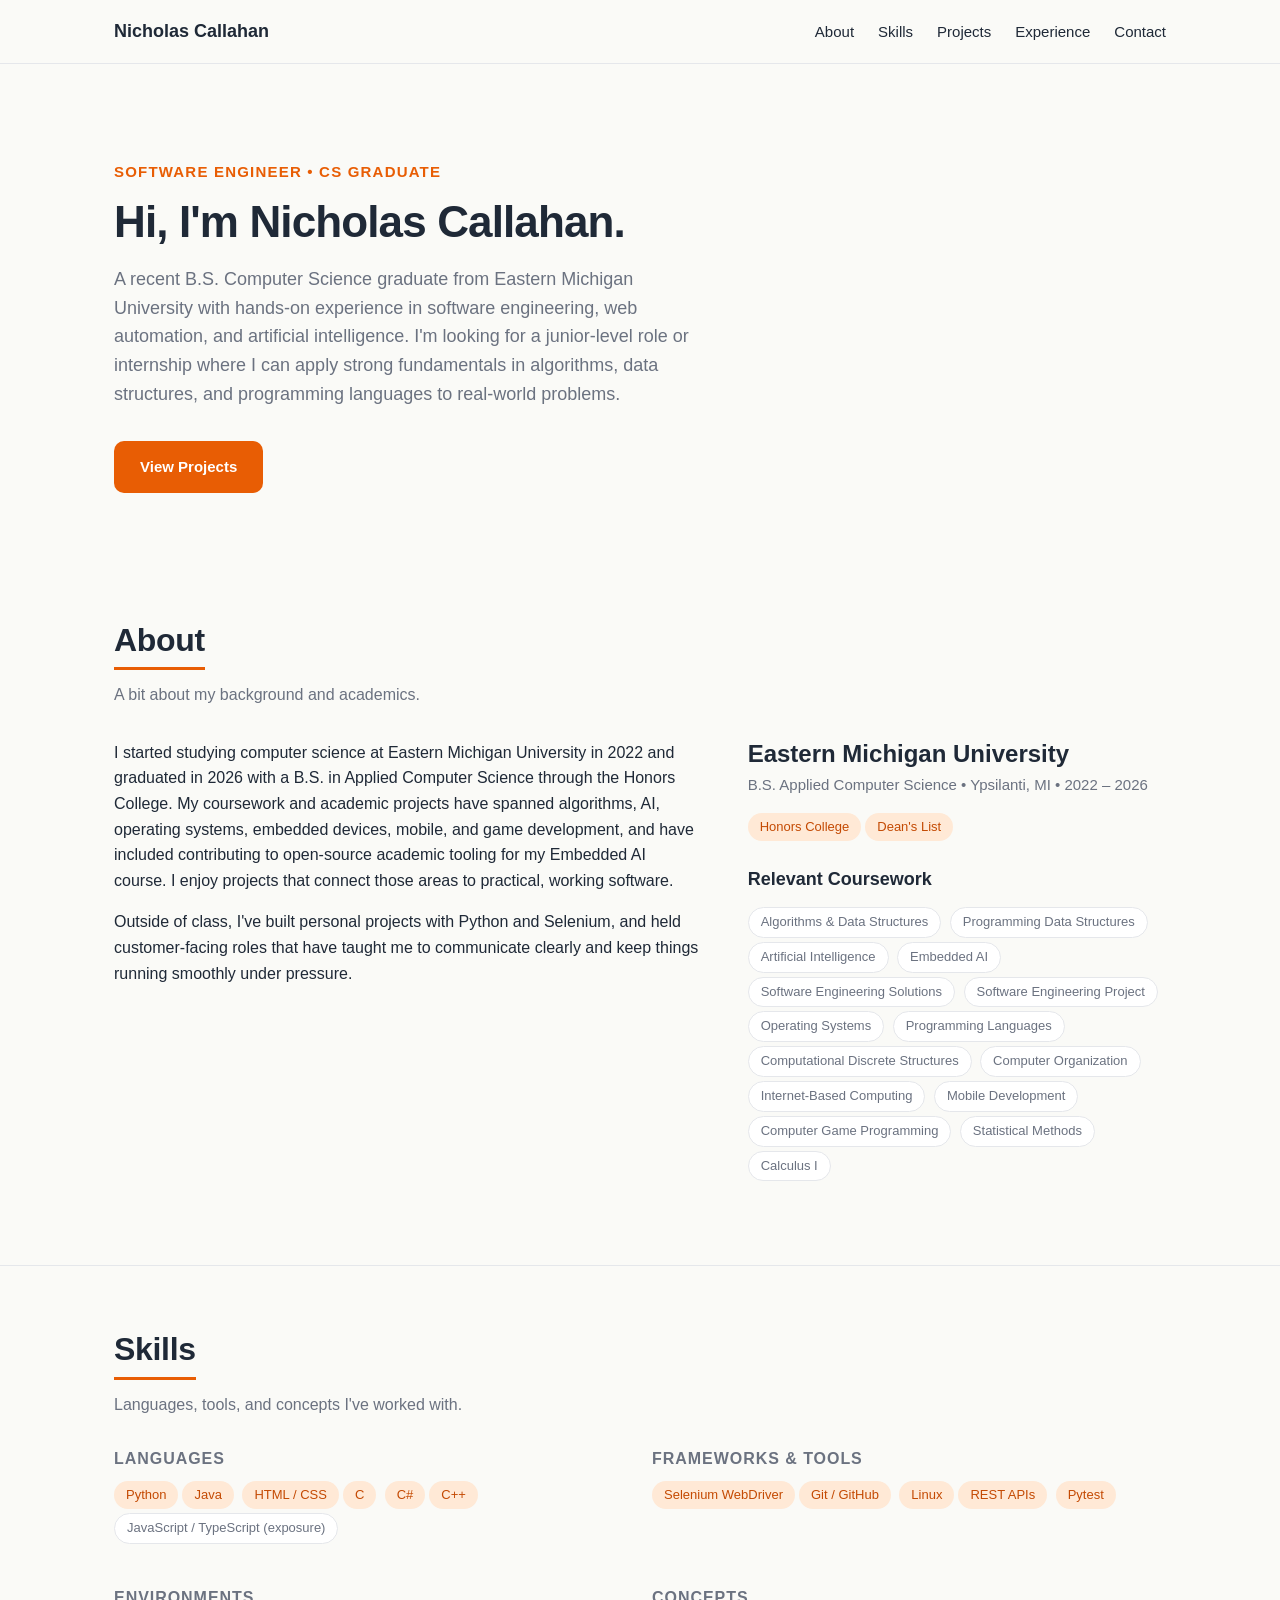
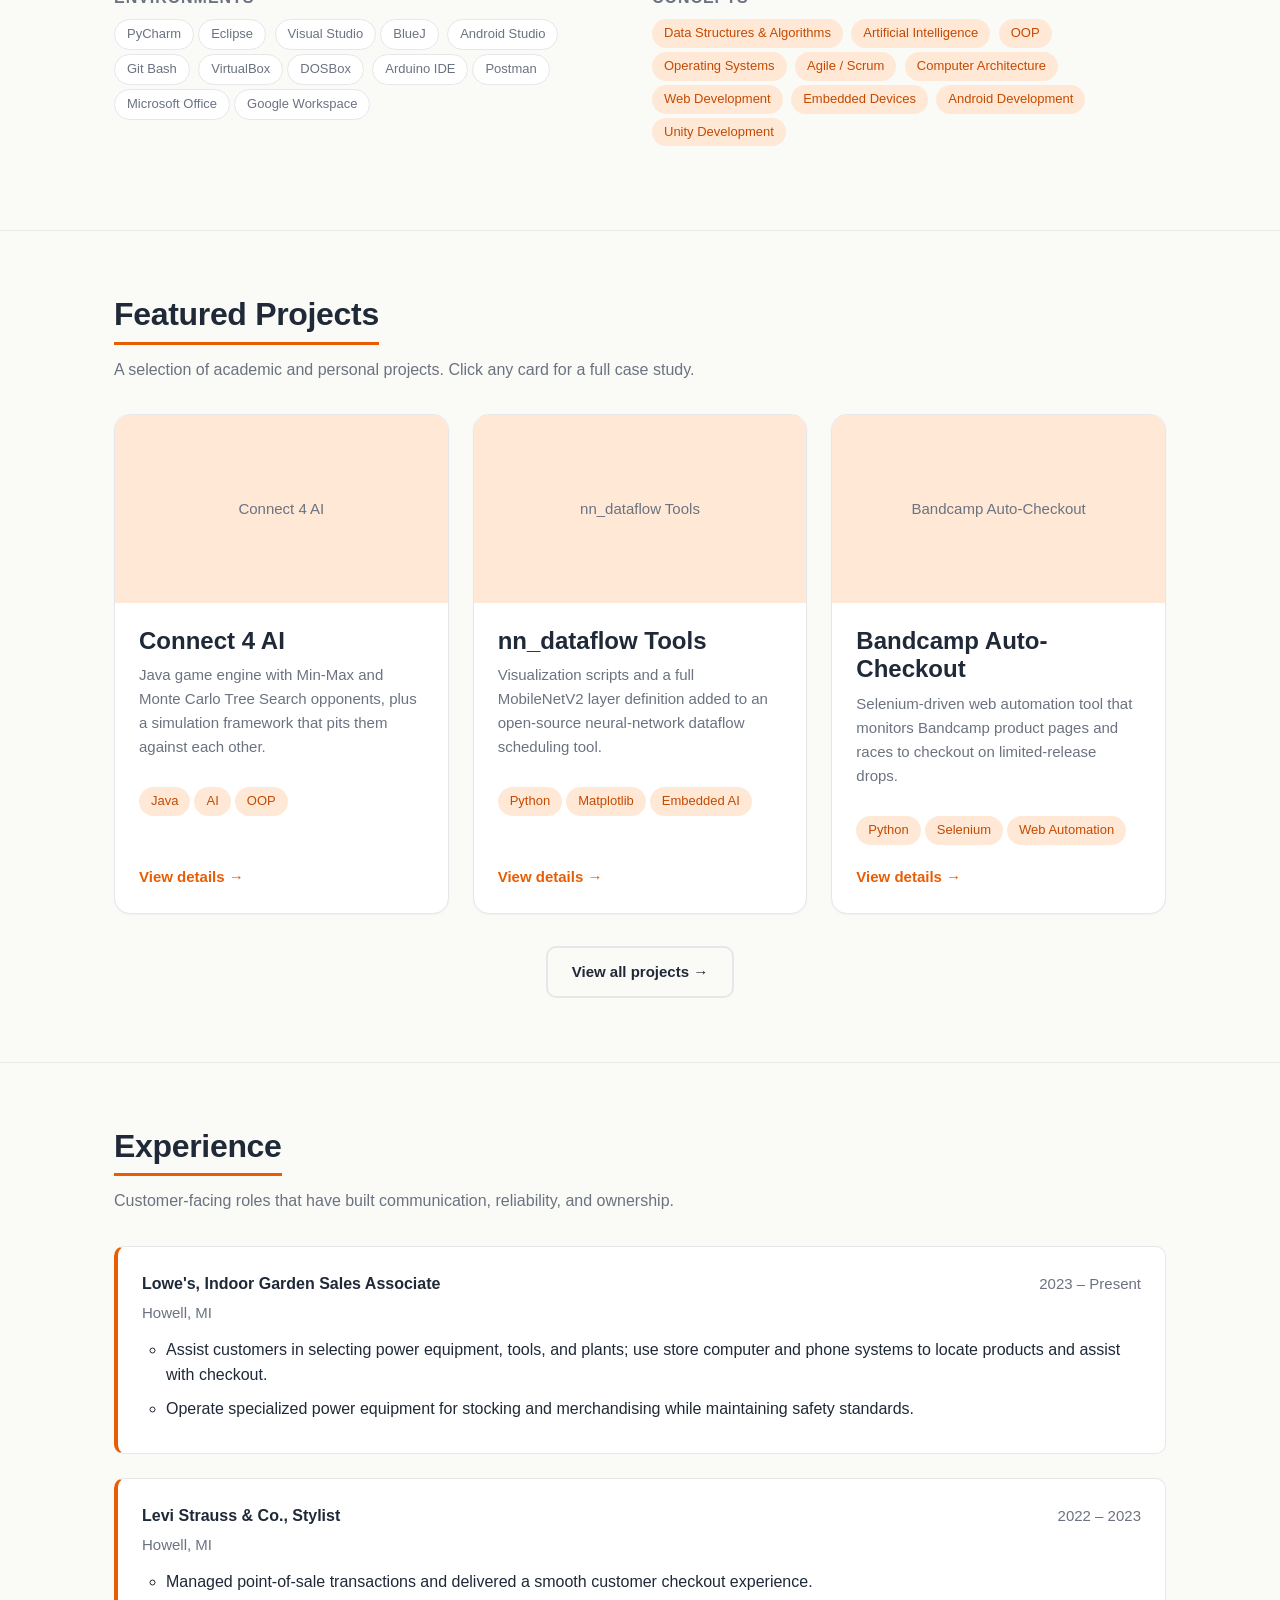
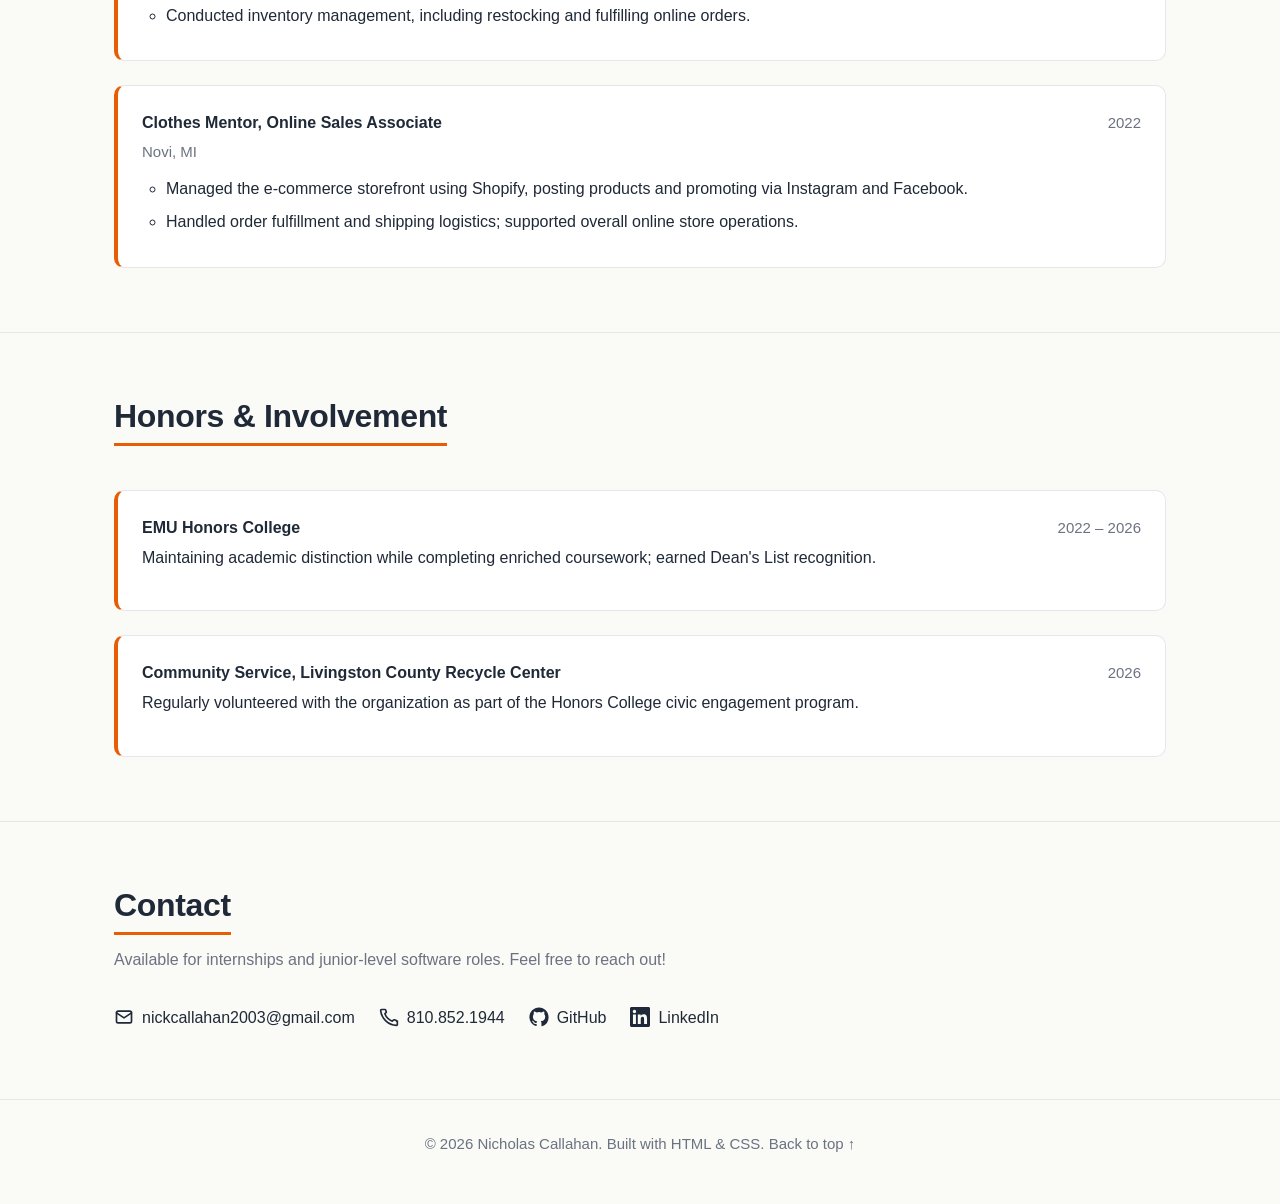
==== index.html @ 3f216b22 "Basic html site layout complete, needs images and videos for each project still" ====
<!DOCTYPE html>
<html lang="en">
<head>
  <meta charset="UTF-8">
  <meta name="viewport" content="width=device-width, initial-scale=1.0">

  <!-- Page metadata used by search engines and social previews. -->
  <title>Nicholas Callahan | Software Engineer & CS Graduate</title>
  <meta name="description" content="Portfolio of Nicholas Callahan: recent B.S. Computer Science graduate from Eastern Michigan University with experience in software engineering, web automation, and AI.">
  <meta name="author" content="Nicholas Callahan">

  <link rel="icon" type="image/svg+xml" href="assets/favicon.svg">
  <link rel="stylesheet" href="css/style.css">
</head>
<body>

  <!-- Sticky top nav. Anchor links jump to sections; offset is handled by
       html { scroll-padding-top: var(--nav-h) } in style.css. -->
  <header class="nav">
    <div class="container nav__inner">
      <a class="nav__brand" href="#top" aria-label="Nicholas Callahan, home">
        Nicholas Callahan
      </a>

      <button class="nav__toggle" aria-label="Toggle navigation menu" aria-expanded="false">
        <span></span><span></span><span></span>
      </button>

      <ul class="nav__links">
        <li><a href="#about">About</a></li>
        <li><a href="#skills">Skills</a></li>
        <li><a href="#projects">Projects</a></li>
        <li><a href="#experience">Experience</a></li>
        <li><a href="#contact">Contact</a></li>
      </ul>
    </div>
  </header>

  <main id="top">

    <!-- Hero. First impression: name, tagline, intro, primary CTA. -->
    <section class="hero">
      <div class="container">
        <p class="hero__eyebrow">Software Engineer • CS Graduate</p>
        <h1>Hi, I'm Nicholas Callahan.</h1>
        <p class="hero__tagline">
          A recent B.S. Computer Science graduate from Eastern Michigan University
          with hands-on experience in software engineering, web automation, and
          artificial intelligence. I'm looking for a junior-level role or internship
          where I can apply strong fundamentals in algorithms, data structures, and
          programming languages to real-world problems.
        </p>
        <div class="hero__ctas">
          <a class="btn btn--primary" href="#projects">View Projects</a>
        </div>
      </div>
    </section>

    <!-- About. Bio plus education block. -->
    <section id="about" class="section">
      <div class="container">
        <div class="section-header">
          <h2>About</h2>
          <p>A bit about my background and academics.</p>
        </div>

        <div class="about__grid">
          <div class="about__bio">
            <p>
              I started studying computer science at Eastern Michigan University in
              2022 and graduated in 2026 with a B.S. in Applied Computer Science
              through the Honors College. My coursework and academic projects have
              spanned algorithms, AI, operating systems, embedded devices, mobile,
              and game development, and have included contributing to open-source
              academic tooling for my Embedded AI course. I enjoy projects that
              connect those areas to practical, working software.
            </p>
            <p>
              Outside of class, I've built personal projects with Python and
              Selenium, and held customer-facing roles that have taught me to
              communicate clearly and keep things running smoothly under pressure.
            </p>
          </div>

          <aside class="about__edu">
            <h3>Eastern Michigan University</h3>
            <p class="meta">B.S. Applied Computer Science • Ypsilanti, MI • 2022 – 2026</p>
            <p><span class="tag">Honors College</span><span class="tag">Dean's List</span></p>

            <h4 style="margin-top: var(--space-6);">Relevant Coursework</h4>
            <p>
              <span class="tag tag--neutral">Algorithms &amp; Data Structures</span>
              <span class="tag tag--neutral">Programming Data Structures</span>
              <span class="tag tag--neutral">Artificial Intelligence</span>
              <span class="tag tag--neutral">Embedded AI</span>
              <span class="tag tag--neutral">Software Engineering Solutions</span>
              <span class="tag tag--neutral">Software Engineering Project</span>
              <span class="tag tag--neutral">Operating Systems</span>
              <span class="tag tag--neutral">Programming Languages</span>
              <span class="tag tag--neutral">Computational Discrete Structures</span>
              <span class="tag tag--neutral">Computer Organization</span>
              <span class="tag tag--neutral">Internet-Based Computing</span>
              <span class="tag tag--neutral">Mobile Development</span>
              <span class="tag tag--neutral">Computer Game Programming</span>
              <span class="tag tag--neutral">Statistical Methods</span>
              <span class="tag tag--neutral">Calculus I</span>
            </p>
          </aside>
        </div>
      </div>
    </section>

    <!-- Skills. Four groups of tag chips. -->
    <section id="skills" class="section">
      <div class="container">
        <div class="section-header">
          <h2>Skills</h2>
          <p>Languages, tools, and concepts I've worked with.</p>
        </div>

        <div class="skills__grid">
          <div class="skills__group">
            <h3>Languages</h3>
            <p>
              <span class="tag">Python</span><span class="tag">Java</span>
              <span class="tag">HTML / CSS</span><span class="tag">C</span>
              <span class="tag">C#</span><span class="tag">C++</span>
              <span class="tag tag--neutral">JavaScript / TypeScript (exposure)</span>
            </p>
          </div>

          <div class="skills__group">
            <h3>Frameworks &amp; Tools</h3>
            <p>
              <span class="tag">Selenium WebDriver</span><span class="tag">Git / GitHub</span>
              <span class="tag">Linux</span><span class="tag">REST APIs</span>
              <span class="tag">Pytest</span>
            </p>
          </div>

          <div class="skills__group">
            <h3>Environments</h3>
            <p>
              <span class="tag tag--neutral">PyCharm</span><span class="tag tag--neutral">Eclipse</span>
              <span class="tag tag--neutral">Visual Studio</span><span class="tag tag--neutral">BlueJ</span>
              <span class="tag tag--neutral">Android Studio</span><span class="tag tag--neutral">Git Bash</span>
              <span class="tag tag--neutral">VirtualBox</span><span class="tag tag--neutral">DOSBox</span>
              <span class="tag tag--neutral">Arduino IDE</span><span class="tag tag--neutral">Postman</span>
              <span class="tag tag--neutral">Microsoft Office</span><span class="tag tag--neutral">Google Workspace</span>
            </p>
          </div>

          <div class="skills__group">
            <h3>Concepts</h3>
            <p>
              <span class="tag">Data Structures &amp; Algorithms</span>
              <span class="tag">Artificial Intelligence</span>
              <span class="tag">OOP</span>
              <span class="tag">Operating Systems</span>
              <span class="tag">Agile / Scrum</span>
              <span class="tag">Computer Architecture</span>
              <span class="tag">Web Development</span>
              <span class="tag">Embedded Devices</span>
              <span class="tag">Android Development</span>
              <span class="tag">Unity Development</span>
            </p>
          </div>
        </div>
      </div>
    </section>

    <!-- Featured Projects. Three cards link to their detail pages. -->
    <section id="projects" class="section">
      <div class="container">
        <div class="section-header">
          <h2>Featured Projects</h2>
          <p>A selection of academic and personal projects. Click any card for a full case study.</p>
        </div>

        <div class="projects__grid">

          <article class="card">
            <div class="card__media" aria-hidden="true">Connect 4 AI</div>
            <div class="card__body">
              <h3>Connect 4 AI</h3>
              <p>Java game engine with Min-Max and Monte Carlo Tree Search opponents, plus a simulation framework that pits them against each other.</p>
              <div class="card__tags">
                <span class="tag">Java</span><span class="tag">AI</span><span class="tag">OOP</span>
              </div>
              <a class="card__link" href="projects/connect4-ai.html">View details &rarr;</a>
            </div>
          </article>

          <article class="card">
            <div class="card__media" aria-hidden="true">nn_dataflow Tools</div>
            <div class="card__body">
              <h3>nn_dataflow Tools</h3>
              <p>Visualization scripts and a full MobileNetV2 layer definition added to an open-source neural-network dataflow scheduling tool.</p>
              <div class="card__tags">
                <span class="tag">Python</span><span class="tag">Matplotlib</span><span class="tag">Embedded AI</span>
              </div>
              <a class="card__link" href="projects/nn-dataflow.html">View details &rarr;</a>
            </div>
          </article>

          <article class="card">
            <div class="card__media" aria-hidden="true">Bandcamp Auto-Checkout</div>
            <div class="card__body">
              <h3>Bandcamp Auto-Checkout</h3>
              <p>Selenium-driven web automation tool that monitors Bandcamp product pages and races to checkout on limited-release drops.</p>
              <div class="card__tags">
                <span class="tag">Python</span><span class="tag">Selenium</span><span class="tag">Web Automation</span>
              </div>
              <a class="card__link" href="projects/bandcamp-checkout.html">View details &rarr;</a>
            </div>
          </article>

        </div>

        <div class="projects__footer">
          <a class="btn btn--secondary" href="projects.html">View all projects &rarr;</a>
        </div>
      </div>
    </section>

    <!-- Experience. Work history. -->
    <section id="experience" class="section">
      <div class="container">
        <div class="section-header">
          <h2>Experience</h2>
          <p>Customer-facing roles that have built communication, reliability, and ownership.</p>
        </div>

        <ul class="experience__list">
          <li class="exp-item">
            <div class="exp-item__head">
              <span class="exp-item__role">Lowe's, Indoor Garden Sales Associate</span>
              <span class="exp-item__dates">2023 – Present</span>
            </div>
            <p class="exp-item__meta">Howell, MI</p>
            <ul>
              <li>Assist customers in selecting power equipment, tools, and plants; use store computer and phone systems to locate products and assist with checkout.</li>
              <li>Operate specialized power equipment for stocking and merchandising while maintaining safety standards.</li>
            </ul>
          </li>

          <li class="exp-item">
            <div class="exp-item__head">
              <span class="exp-item__role">Levi Strauss &amp; Co., Stylist</span>
              <span class="exp-item__dates">2022 – 2023</span>
            </div>
            <p class="exp-item__meta">Howell, MI</p>
            <ul>
              <li>Managed point-of-sale transactions and delivered a smooth customer checkout experience.</li>
              <li>Conducted inventory management, including restocking and fulfilling online orders.</li>
            </ul>
          </li>

          <li class="exp-item">
            <div class="exp-item__head">
              <span class="exp-item__role">Clothes Mentor, Online Sales Associate</span>
              <span class="exp-item__dates">2022</span>
            </div>
            <p class="exp-item__meta">Novi, MI</p>
            <ul>
              <li>Managed the e-commerce storefront using Shopify, posting products and promoting via Instagram and Facebook.</li>
              <li>Handled order fulfillment and shipping logistics; supported overall online store operations.</li>
            </ul>
          </li>
        </ul>
      </div>
    </section>

    <!-- Honors & Involvement. -->
    <section id="honors" class="section">
      <div class="container">
        <div class="section-header">
          <h2>Honors &amp; Involvement</h2>
        </div>

        <ul class="honors__list">
          <li class="exp-item">
            <div class="exp-item__head">
              <span class="exp-item__role">EMU Honors College</span>
              <span class="exp-item__dates">2022 – 2026</span>
            </div>
            <p>Maintaining academic distinction while completing enriched coursework; earned Dean's List recognition.</p>
          </li>

          <li class="exp-item">
            <div class="exp-item__head">
              <span class="exp-item__role">Community Service, Livingston County Recycle Center</span>
              <span class="exp-item__dates">2026</span>
            </div>
            <p>Regularly volunteered with the organization as part of the Honors College civic engagement program.</p>
          </li>
        </ul>
      </div>
    </section>

    <!-- Contact. -->
    <section id="contact" class="section">
      <div class="container">
        <div class="section-header">
          <h2>Contact</h2>
          <p class="contact__avail">Available for internships and junior-level software roles. Feel free to reach out!</p>
        </div>

        <ul class="contact__list">
          <li>
            <a class="icon-link" href="mailto:nickcallahan2003@gmail.com">
              <!-- Inline SVG so the icon takes on currentColor for hover states. -->
              <svg viewBox="0 0 24 24" fill="none" stroke="currentColor" stroke-width="2" stroke-linecap="round" stroke-linejoin="round" aria-hidden="true">
                <rect x="3" y="5" width="18" height="14" rx="2"/>
                <path d="M3 7l9 6 9-6"/>
              </svg>
              nickcallahan2003@gmail.com
            </a>
          </li>
          <li>
            <a class="icon-link" href="tel:+18108521944">
              <svg viewBox="0 0 24 24" fill="none" stroke="currentColor" stroke-width="2" stroke-linecap="round" stroke-linejoin="round" aria-hidden="true">
                <path d="M22 16.92V21a1 1 0 0 1-1.09 1A19.86 19.86 0 0 1 2 4.09 1 1 0 0 1 3 3h4.09a1 1 0 0 1 1 .75c.13.65.32 1.28.57 1.88a1 1 0 0 1-.23 1.06L7 8.09a16 16 0 0 0 8.91 8.91l1.4-1.4a1 1 0 0 1 1.06-.23c.6.25 1.23.44 1.88.57a1 1 0 0 1 .75 1z"/>
              </svg>
              810.852.1944
            </a>
          </li>
          <li>
            <a class="icon-link" href="https://github.com/ncallahan52" rel="noopener" target="_blank">
              <svg viewBox="0 0 24 24" fill="currentColor" aria-hidden="true">
                <path d="M12 .5C5.65.5.5 5.65.5 12c0 5.08 3.29 9.39 7.86 10.91.58.1.79-.25.79-.56v-2c-3.2.7-3.87-1.36-3.87-1.36-.52-1.33-1.28-1.68-1.28-1.68-1.05-.72.08-.7.08-.7 1.16.08 1.77 1.19 1.77 1.19 1.03 1.77 2.7 1.26 3.36.96.1-.75.4-1.26.73-1.55-2.55-.29-5.24-1.28-5.24-5.7 0-1.26.45-2.29 1.19-3.1-.12-.29-.52-1.47.11-3.06 0 0 .97-.31 3.18 1.18a11 11 0 0 1 5.78 0c2.21-1.49 3.18-1.18 3.18-1.18.63 1.59.23 2.77.11 3.06.74.81 1.18 1.84 1.18 3.1 0 4.43-2.69 5.41-5.26 5.69.41.36.78 1.06.78 2.14v3.17c0 .31.21.67.8.56A11.5 11.5 0 0 0 23.5 12C23.5 5.65 18.35.5 12 .5z"/>
              </svg>
              GitHub
            </a>
          </li>
          <li>
            <a class="icon-link" href="https://www.linkedin.com/in/nick-callahan-41a5b3335/" rel="noopener" target="_blank">
              <svg viewBox="0 0 24 24" fill="currentColor" aria-hidden="true">
                <path d="M20.45 20.45h-3.55v-5.57c0-1.33-.02-3.04-1.85-3.04-1.85 0-2.13 1.45-2.13 2.94v5.67H9.36V9h3.41v1.56h.05c.47-.9 1.63-1.85 3.36-1.85 3.6 0 4.27 2.37 4.27 5.46v6.28zM5.34 7.43a2.06 2.06 0 1 1 0-4.12 2.06 2.06 0 0 1 0 4.12zM7.12 20.45H3.56V9h3.56v11.45zM22.23 0H1.77C.79 0 0 .77 0 1.73v20.54C0 23.23.79 24 1.77 24h20.46c.98 0 1.77-.77 1.77-1.73V1.73C24 .77 23.21 0 22.23 0z"/>
              </svg>
              LinkedIn
            </a>
          </li>
        </ul>
      </div>
    </section>

  </main>

  <footer class="footer">
    <div class="container">
      <p>&copy; 2026 Nicholas Callahan. Built with HTML &amp; CSS. <a href="#top">Back to top &uarr;</a></p>
    </div>
  </footer>

  <script src="js/main.js"></script>
</body>
</html>
---- css/style.css ----
/* =============================================================================
   style.css — Global styles for Nicholas Callahan's portfolio site.

   Section order (top to bottom):
     1.  Design tokens (:root custom properties)
     2.  Minimal reset
     3.  Base typography
     4.  Layout helpers (.container, .section, .section-header)
     5.  Components (.btn, .tag, .card, .nav, .icon-link)
     6.  Section styles (hero, about, skills, projects, experience, honors,
         contact, footer)
     7.  Responsive breakpoints (mobile-first; one breakpoint at 720px)
   ============================================================================= */


/* 1. Design tokens ----------------------------------------------------------- */
:root {
  /* Color palette — light warm neutral with orange accents. */
  --bg: #FAFAF7;          /* page background */
  --surface: #FFFFFF;     /* raised surfaces: cards, nav */
  --text: #1F2937;        /* primary text */
  --muted: #6B7280;       /* secondary text, captions */
  --border: #E5E7EB;      /* hairline dividers */
  --accent: #E85D04;      /* primary accent (links, buttons) */
  --accent-hover: #C44A03;/* darker accent for hover/active states */
  --accent-soft: #FFE9D6; /* tinted background for accent chips */
  --focus: #FDB07A;       /* focus outline — meets contrast against bg */

  /* Spacing scale (4 px base, doubles up smoothly). */
  --space-1: 4px;
  --space-2: 8px;
  --space-3: 12px;
  --space-4: 16px;
  --space-6: 24px;
  --space-8: 32px;
  --space-12: 48px;
  --space-16: 64px;
  --space-24: 96px;

  /* Typography — system font stack: zero network cost, native look on any OS. */
  --font-sans: -apple-system, BlinkMacSystemFont, "Segoe UI", Roboto,
               "Helvetica Neue", Arial, sans-serif;
  --font-mono: ui-monospace, "SF Mono", Menlo, Consolas, monospace;

  /* Type scale. */
  --fs-xs: 0.8125rem;     /* 13px */
  --fs-sm: 0.9375rem;     /* 15px */
  --fs-base: 1rem;        /* 16px */
  --fs-lg: 1.125rem;      /* 18px */
  --fs-xl: 1.5rem;        /* 24px */
  --fs-2xl: 2rem;         /* 32px */
  --fs-3xl: 2.75rem;      /* 44px */

  /* Layout. */
  --container-max: 1100px;
  --radius-sm: 6px;
  --radius-md: 10px;
  --radius-lg: 16px;
  --shadow-sm: 0 1px 2px rgba(17, 24, 39, 0.04);
  --shadow-md: 0 4px 14px rgba(17, 24, 39, 0.06);

  /* Nav height — also used as scroll-padding so anchor jumps clear the nav. */
  --nav-h: 64px;
}


/* 2. Minimal reset ----------------------------------------------------------- */
*, *::before, *::after { box-sizing: border-box; }

html {
  scroll-behavior: smooth;
  scroll-padding-top: var(--nav-h); /* keep anchored sections below sticky nav */
}

body {
  margin: 0;
  background: var(--bg);
  color: var(--text);
  font-family: var(--font-sans);
  font-size: var(--fs-base);
  line-height: 1.6;
  -webkit-font-smoothing: antialiased;
}

img, video { max-width: 100%; height: auto; display: block; }

a { color: var(--accent); text-decoration: none; }
a:hover, a:focus-visible { color: var(--accent-hover); text-decoration: underline; }

/* Accessible focus ring — visible on keyboard nav, hidden for mouse clicks. */
:focus-visible {
  outline: 3px solid var(--focus);
  outline-offset: 2px;
  border-radius: var(--radius-sm);
}


/* 3. Base typography --------------------------------------------------------- */
h1, h2, h3, h4 {
  color: var(--text);
  line-height: 1.2;
  margin: 0 0 var(--space-4);
  font-weight: 700;
}
h1 { font-size: var(--fs-3xl); letter-spacing: -0.02em; }
h2 { font-size: var(--fs-2xl); letter-spacing: -0.01em; }
h3 { font-size: var(--fs-xl); }
h4 { font-size: var(--fs-lg); }

p { margin: 0 0 var(--space-4); }

/* The orange underline beneath section titles — repeated visual motif. */
.section-header {
  margin-bottom: var(--space-8);
}
.section-header h2 {
  display: inline-block;
  padding-bottom: var(--space-2);
  border-bottom: 3px solid var(--accent);
  margin-bottom: var(--space-3);
}
/* Section-header descriptor: no fixed width, let the container handle wrap. */
.section-header p {
  color: var(--muted);
  margin: 0;
}


/* 4. Layout helpers ---------------------------------------------------------- */
.container {
  max-width: var(--container-max);
  margin: 0 auto;
  padding: 0 var(--space-6);
}

.section {
  padding: var(--space-16) 0;
  border-bottom: 1px solid var(--border); /* subtle separator between sections */
}
.section:last-of-type { border-bottom: none; }


/* 5. Components -------------------------------------------------------------- */

/* Buttons — primary (filled accent) and secondary (outlined). */
.btn {
  display: inline-flex;
  align-items: center;
  gap: var(--space-2);
  padding: var(--space-3) var(--space-6);
  border-radius: var(--radius-md);
  font-size: var(--fs-sm);
  font-weight: 600;
  border: 2px solid transparent;
  cursor: pointer;
  transition: background-color 120ms ease, color 120ms ease,
              border-color 120ms ease, transform 120ms ease;
}
.btn--primary {
  background: var(--accent);
  color: #fff;
}
.btn--primary:hover, .btn--primary:focus-visible {
  background: var(--accent-hover);
  color: #fff;
  text-decoration: none;
}
.btn--secondary {
  background: transparent;
  color: var(--text);
  border-color: var(--border);
}
.btn--secondary:hover, .btn--secondary:focus-visible {
  border-color: var(--accent);
  color: var(--accent-hover);
  text-decoration: none;
}

/* Tag chips — used for skills, project tech stacks, coursework. */
.tag {
  display: inline-block;
  padding: var(--space-1) var(--space-3);
  margin: 0 var(--space-1) var(--space-1) 0;
  font-size: var(--fs-xs);
  background: var(--accent-soft);
  color: var(--accent-hover);
  border-radius: 999px;
  font-weight: 500;
}
.tag--neutral {
  background: var(--surface);
  color: var(--muted);
  border: 1px solid var(--border);
}

/* Card — projects, experience entries, etc. */
.card {
  background: var(--surface);
  border: 1px solid var(--border);
  border-radius: var(--radius-lg);
  box-shadow: var(--shadow-sm);
  overflow: hidden;
  display: flex;
  flex-direction: column;
  transition: box-shadow 160ms ease, transform 160ms ease,
              border-color 160ms ease;
}
.card:hover, .card:focus-within {
  box-shadow: var(--shadow-md);
  border-color: var(--accent);
  transform: translateY(-2px);
}
.card__media {
  aspect-ratio: 16 / 9;
  background: var(--accent-soft); /* placeholder color when image missing */
  display: flex;
  align-items: center;
  justify-content: center;
  color: var(--muted);
  font-size: var(--fs-sm);
}
.card__media img {
  width: 100%; height: 100%; object-fit: cover;
}
.card__body { padding: var(--space-6); flex: 1; display: flex; flex-direction: column; }
.card__body h3 { margin-bottom: var(--space-2); }
.card__body p { color: var(--muted); font-size: var(--fs-sm); }
.card__tags { margin: var(--space-3) 0 var(--space-4); }
.card__link {
  margin-top: auto;
  font-weight: 600;
  font-size: var(--fs-sm);
}

/* Sticky top nav — collapses to hamburger below 720px. */
.nav {
  position: sticky; top: 0; z-index: 50;
  background: rgba(250, 250, 247, 0.92);
  -webkit-backdrop-filter: saturate(140%) blur(8px);
  backdrop-filter: saturate(140%) blur(8px);
  border-bottom: 1px solid var(--border);
  height: var(--nav-h);
}
.nav__inner {
  height: 100%;
  display: flex;
  align-items: center;
  justify-content: space-between;
  gap: var(--space-6);
}
.nav__brand {
  font-weight: 700;
  color: var(--text);
  font-size: var(--fs-lg);
}
.nav__brand:hover { color: var(--text); text-decoration: none; }

.nav__links {
  display: flex;
  align-items: center;
  gap: var(--space-6);
  list-style: none;
  margin: 0; padding: 0;
}
.nav__links a {
  color: var(--text);
  font-size: var(--fs-sm);
  font-weight: 500;
}
.nav__links a:hover, .nav__links a.is-active {
  color: var(--accent-hover);
  text-decoration: none;
}
.nav__toggle {
  display: none;          /* visible only on mobile via media query */
  background: none;
  border: 1px solid var(--border);
  border-radius: var(--radius-sm);
  padding: var(--space-2);
  cursor: pointer;
}
.nav__toggle span {
  display: block;
  width: 22px; height: 2px;
  background: var(--text);
  margin: 4px 0;
}

/* Inline SVG icon link (GitHub, email, etc.). */
.icon-link {
  display: inline-flex; align-items: center; gap: var(--space-2);
  color: var(--text);
  font-weight: 500;
}
.icon-link svg { width: 20px; height: 20px; }
.icon-link:hover { color: var(--accent-hover); text-decoration: none; }


/* 6. Section styles ---------------------------------------------------------- */

/* Hero — top of the home page. */
.hero {
  padding: var(--space-24) 0 var(--space-16);
}
.hero__eyebrow {
  color: var(--accent);
  font-size: var(--fs-sm);
  font-weight: 600;
  text-transform: uppercase;
  letter-spacing: 0.08em;
  margin-bottom: var(--space-3);
}
.hero h1 { margin-bottom: var(--space-4); }
.hero__tagline {
  font-size: var(--fs-lg);
  color: var(--muted);
  max-width: 60ch;
  margin-bottom: var(--space-8);
}
.hero__ctas {
  display: flex; flex-wrap: wrap; gap: var(--space-3);
}

/* About — bio + education stacked on mobile, two columns on desktop. */
.about__grid {
  display: grid;
  gap: var(--space-12);
  grid-template-columns: 1fr;
}
.about__edu h3 { margin-bottom: var(--space-1); }
.about__edu .meta { color: var(--muted); font-size: var(--fs-sm); margin-bottom: var(--space-4); }

/* Skills — four labeled groups. */
.skills__grid {
  display: grid;
  gap: var(--space-6);
  grid-template-columns: 1fr;
}
.skills__group h3 {
  font-size: var(--fs-base);
  text-transform: uppercase;
  letter-spacing: 0.06em;
  color: var(--muted);
  margin-bottom: var(--space-3);
}

/* Projects grid — Featured Projects on home, and the full grid on projects.html. */
.projects__grid {
  display: grid;
  gap: var(--space-6);
  grid-template-columns: 1fr;
}
.projects__footer {
  margin-top: var(--space-8);
  text-align: center;
}

/* Experience — vertical timeline-style entries. */
.experience__list {
  list-style: none; padding: 0; margin: 0;
  display: grid; gap: var(--space-6);
}
.exp-item {
  padding: var(--space-6);
  background: var(--surface);
  border: 1px solid var(--border);
  border-left: 4px solid var(--accent); /* accent stripe on left edge */
  border-radius: var(--radius-md);
}
.exp-item__head {
  display: flex; flex-wrap: wrap;
  justify-content: space-between;
  align-items: baseline;
  gap: var(--space-2);
  margin-bottom: var(--space-1);
}
.exp-item__role { font-weight: 700; }
.exp-item__dates { color: var(--muted); font-size: var(--fs-sm); }
.exp-item__meta { color: var(--muted); font-size: var(--fs-sm); margin-bottom: var(--space-3); }
.exp-item ul { margin: 0; padding-left: var(--space-6); }
.exp-item li { margin-bottom: var(--space-2); }

/* Honors & Involvement — same look as experience entries. */
.honors__list { list-style: none; padding: 0; margin: 0; display: grid; gap: var(--space-6); }

/* Contact. */
.contact__avail {
  color: var(--muted);
  margin-bottom: var(--space-6);
}
.contact__list {
  display: flex; flex-wrap: wrap; gap: var(--space-6);
  list-style: none; margin: 0; padding: 0;
}

/* Footer. */
.footer {
  padding: var(--space-8) 0;
  text-align: center;
  color: var(--muted);
  font-size: var(--fs-sm);
  border-top: 1px solid var(--border);
}
.footer a { color: var(--muted); }
.footer a:hover { color: var(--accent-hover); }


/* 7. Responsive breakpoints -------------------------------------------------- */

/* Tablet / desktop: 720px and up. */
@media (min-width: 720px) {
  .hero h1 { font-size: var(--fs-3xl); }

  .about__grid       { grid-template-columns: 1.4fr 1fr; }
  .skills__grid      { grid-template-columns: repeat(2, 1fr); }
  .projects__grid    { grid-template-columns: repeat(2, 1fr); }
}

/* Wider desktop: 1000px and up — projects shift to 3-up. */
@media (min-width: 1000px) {
  .projects__grid { grid-template-columns: repeat(3, 1fr); }
}

/* Mobile: hide nav links, show hamburger. JS toggles .is-open on .nav__links. */
@media (max-width: 719px) {
  .nav__toggle { display: block; }
  .nav__links {
    position: absolute;
    top: var(--nav-h); left: 0; right: 0;
    flex-direction: column;
    align-items: stretch;
    gap: 0;
    background: var(--surface);
    border-bottom: 1px solid var(--border);
    padding: var(--space-3) var(--space-6);
    display: none;
  }
  .nav__links.is-open { display: flex; }
  .nav__links li { padding: var(--space-3) 0; border-bottom: 1px solid var(--border); }
  .nav__links li:last-child { border-bottom: none; }

  .hero h1 { font-size: var(--fs-2xl); }
  .hero { padding: var(--space-16) 0 var(--space-12); }
  .section { padding: var(--space-12) 0; }
}
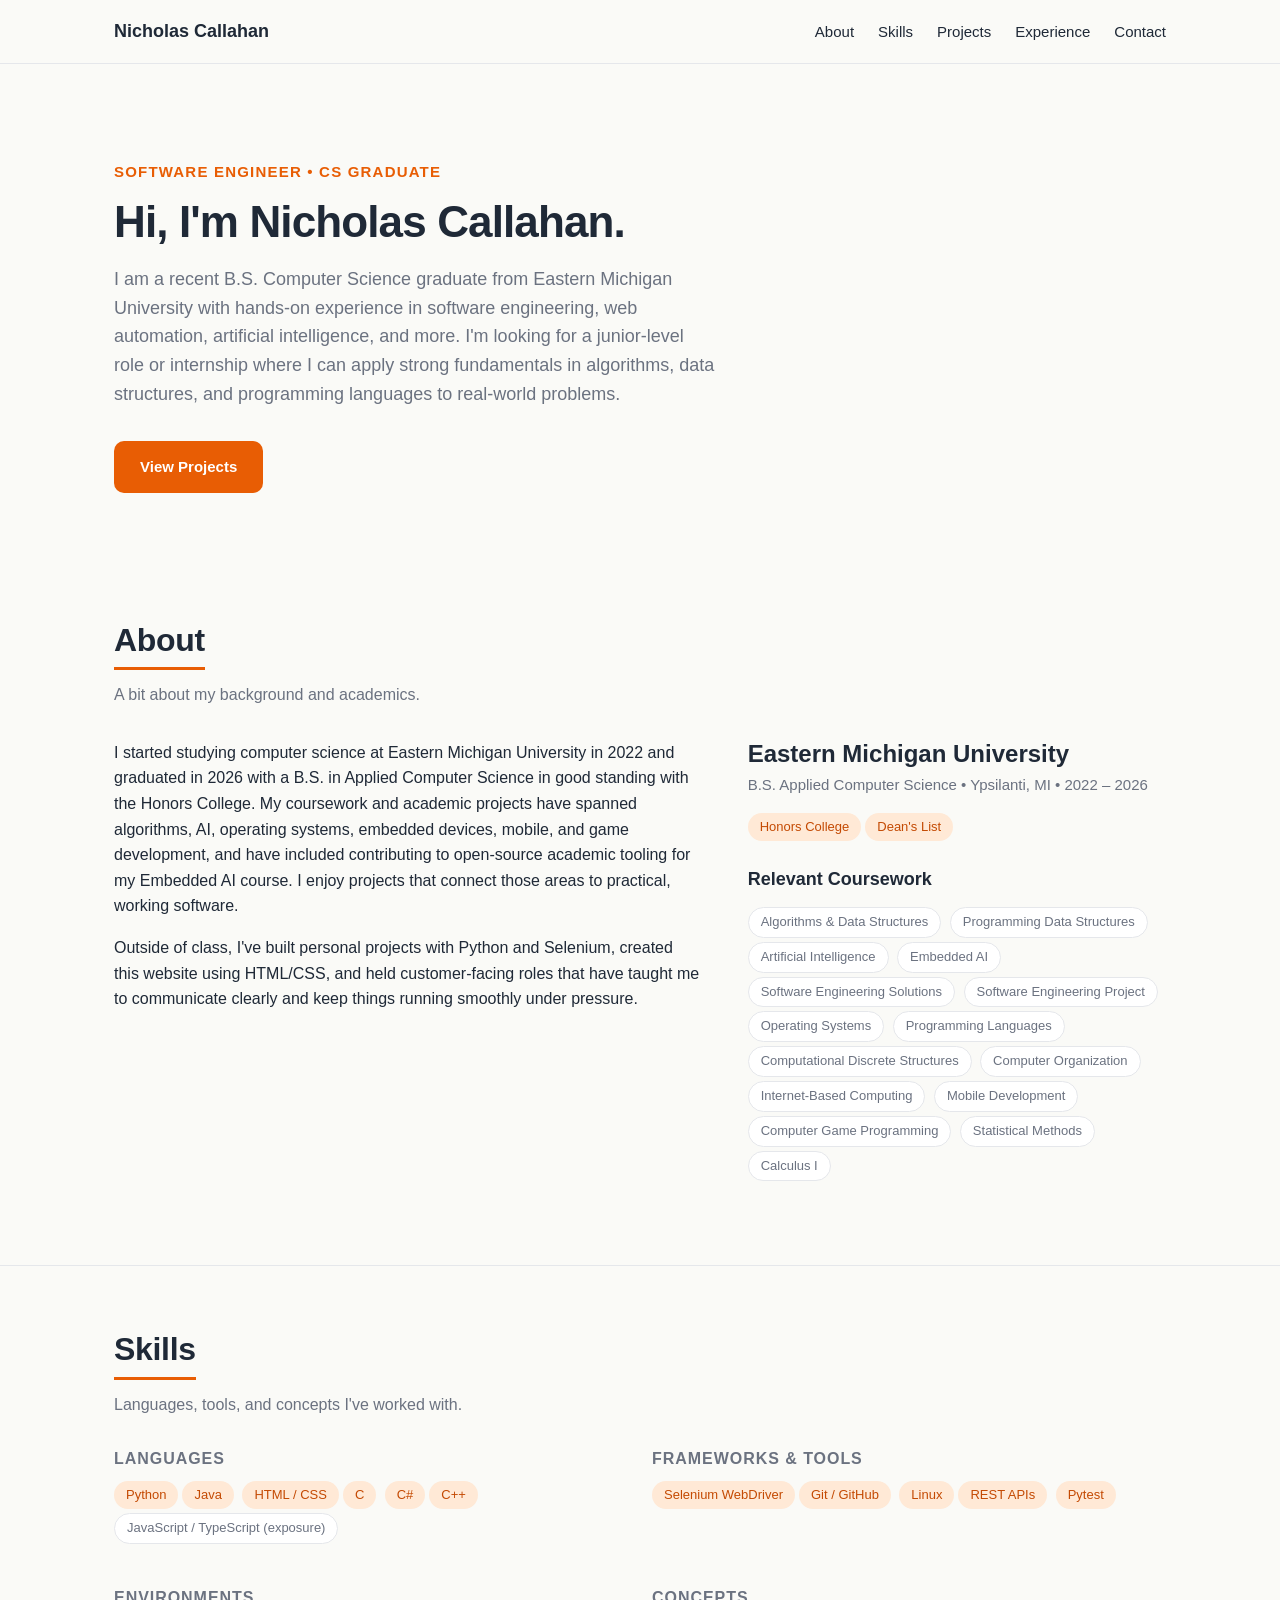
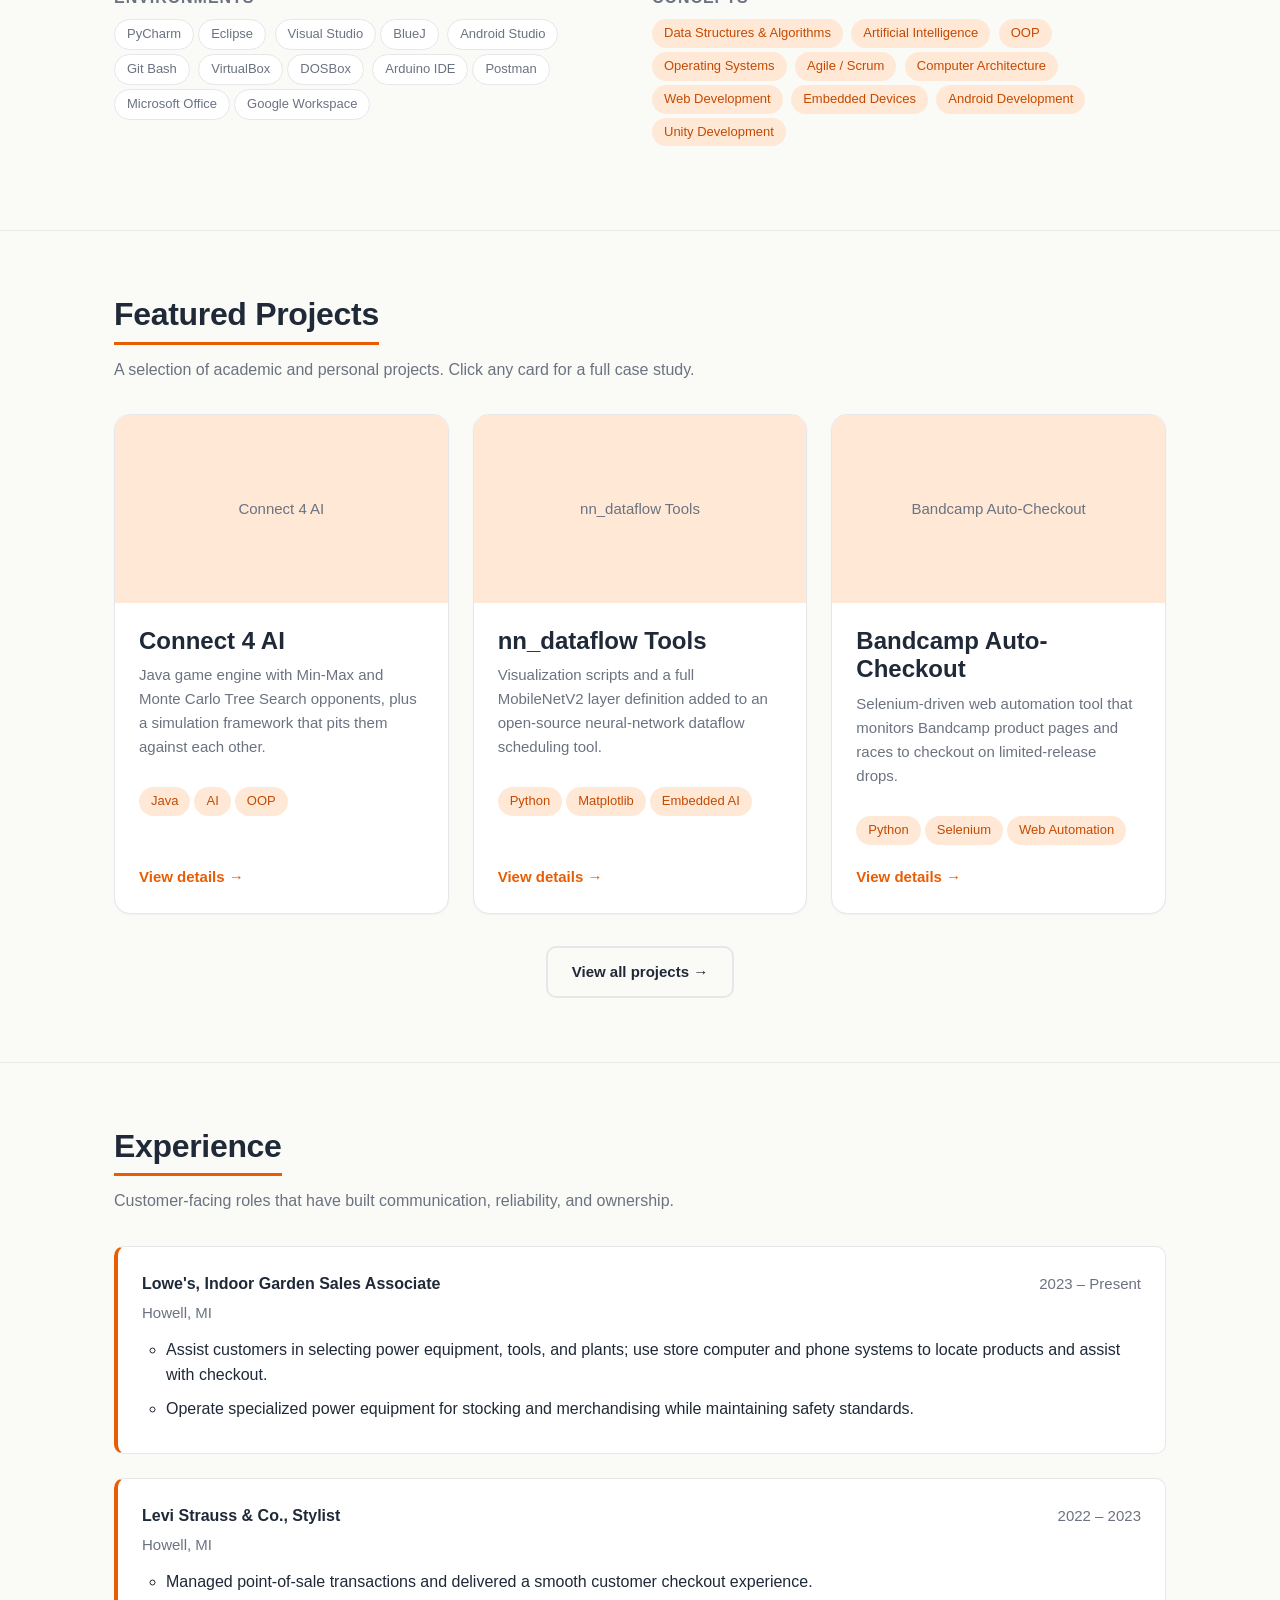
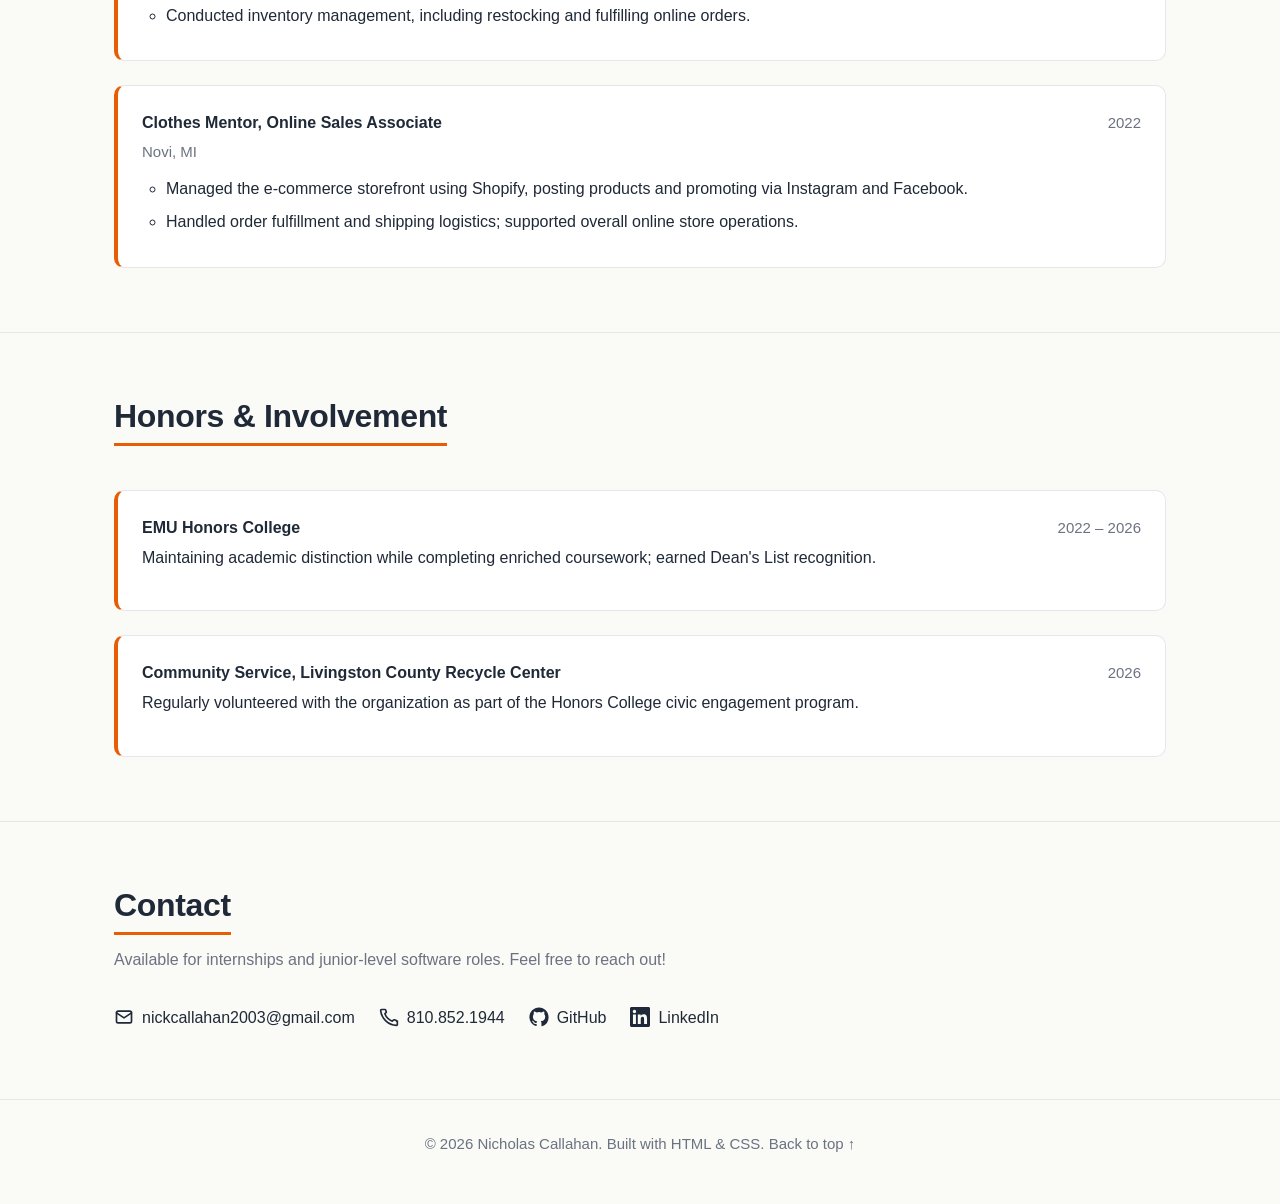
==== commit a4eb2bc5: "About section verbage changes" ====
--- a/index.html
+++ b/index.html
@@ -44,9 +44,9 @@
         <p class="hero__eyebrow">Software Engineer • CS Graduate</p>
         <h1>Hi, I'm Nicholas Callahan.</h1>
         <p class="hero__tagline">
-          A recent B.S. Computer Science graduate from Eastern Michigan University
-          with hands-on experience in software engineering, web automation, and
-          artificial intelligence. I'm looking for a junior-level role or internship
+          I am a recent B.S. Computer Science graduate from Eastern Michigan University
+          with hands-on experience in software engineering, web automation,
+          artificial intelligence, and more. I'm looking for a junior-level role or internship
           where I can apply strong fundamentals in algorithms, data structures, and
           programming languages to real-world problems.
         </p>
@@ -56,7 +56,7 @@
       </div>
     </section>
 
-    <!-- About. Bio plus education block. -->
+    <!-- About - Bio plus education block. -->
     <section id="about" class="section">
       <div class="container">
         <div class="section-header">
@@ -69,7 +69,7 @@
             <p>
               I started studying computer science at Eastern Michigan University in
               2022 and graduated in 2026 with a B.S. in Applied Computer Science
-              through the Honors College. My coursework and academic projects have
+              in good standing with the Honors College. My coursework and academic projects have
               spanned algorithms, AI, operating systems, embedded devices, mobile,
               and game development, and have included contributing to open-source
               academic tooling for my Embedded AI course. I enjoy projects that
@@ -77,8 +77,9 @@
             </p>
             <p>
               Outside of class, I've built personal projects with Python and
-              Selenium, and held customer-facing roles that have taught me to
-              communicate clearly and keep things running smoothly under pressure.
+              Selenium, created this website using HTML/CSS, and held customer-facing 
+              roles that have taught me to communicate clearly and keep things running 
+              smoothly under pressure.
             </p>
           </div>
 
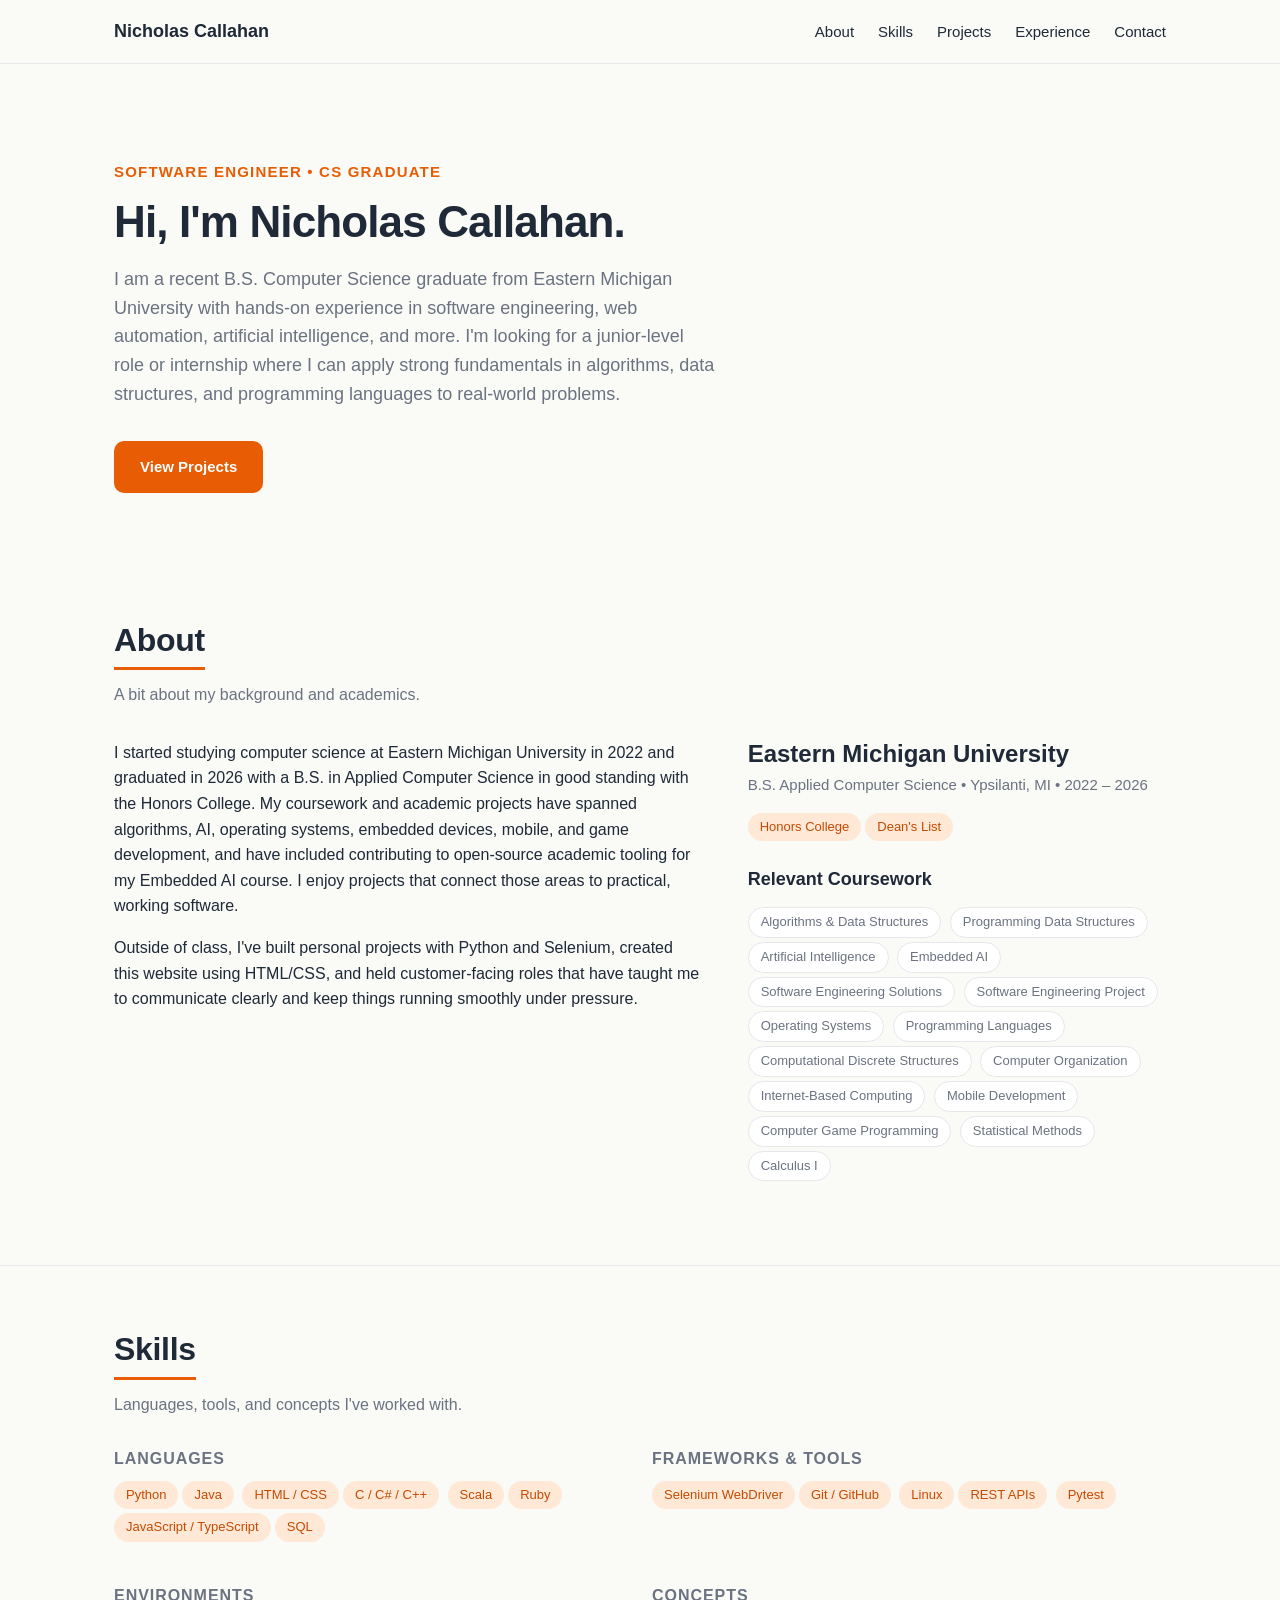
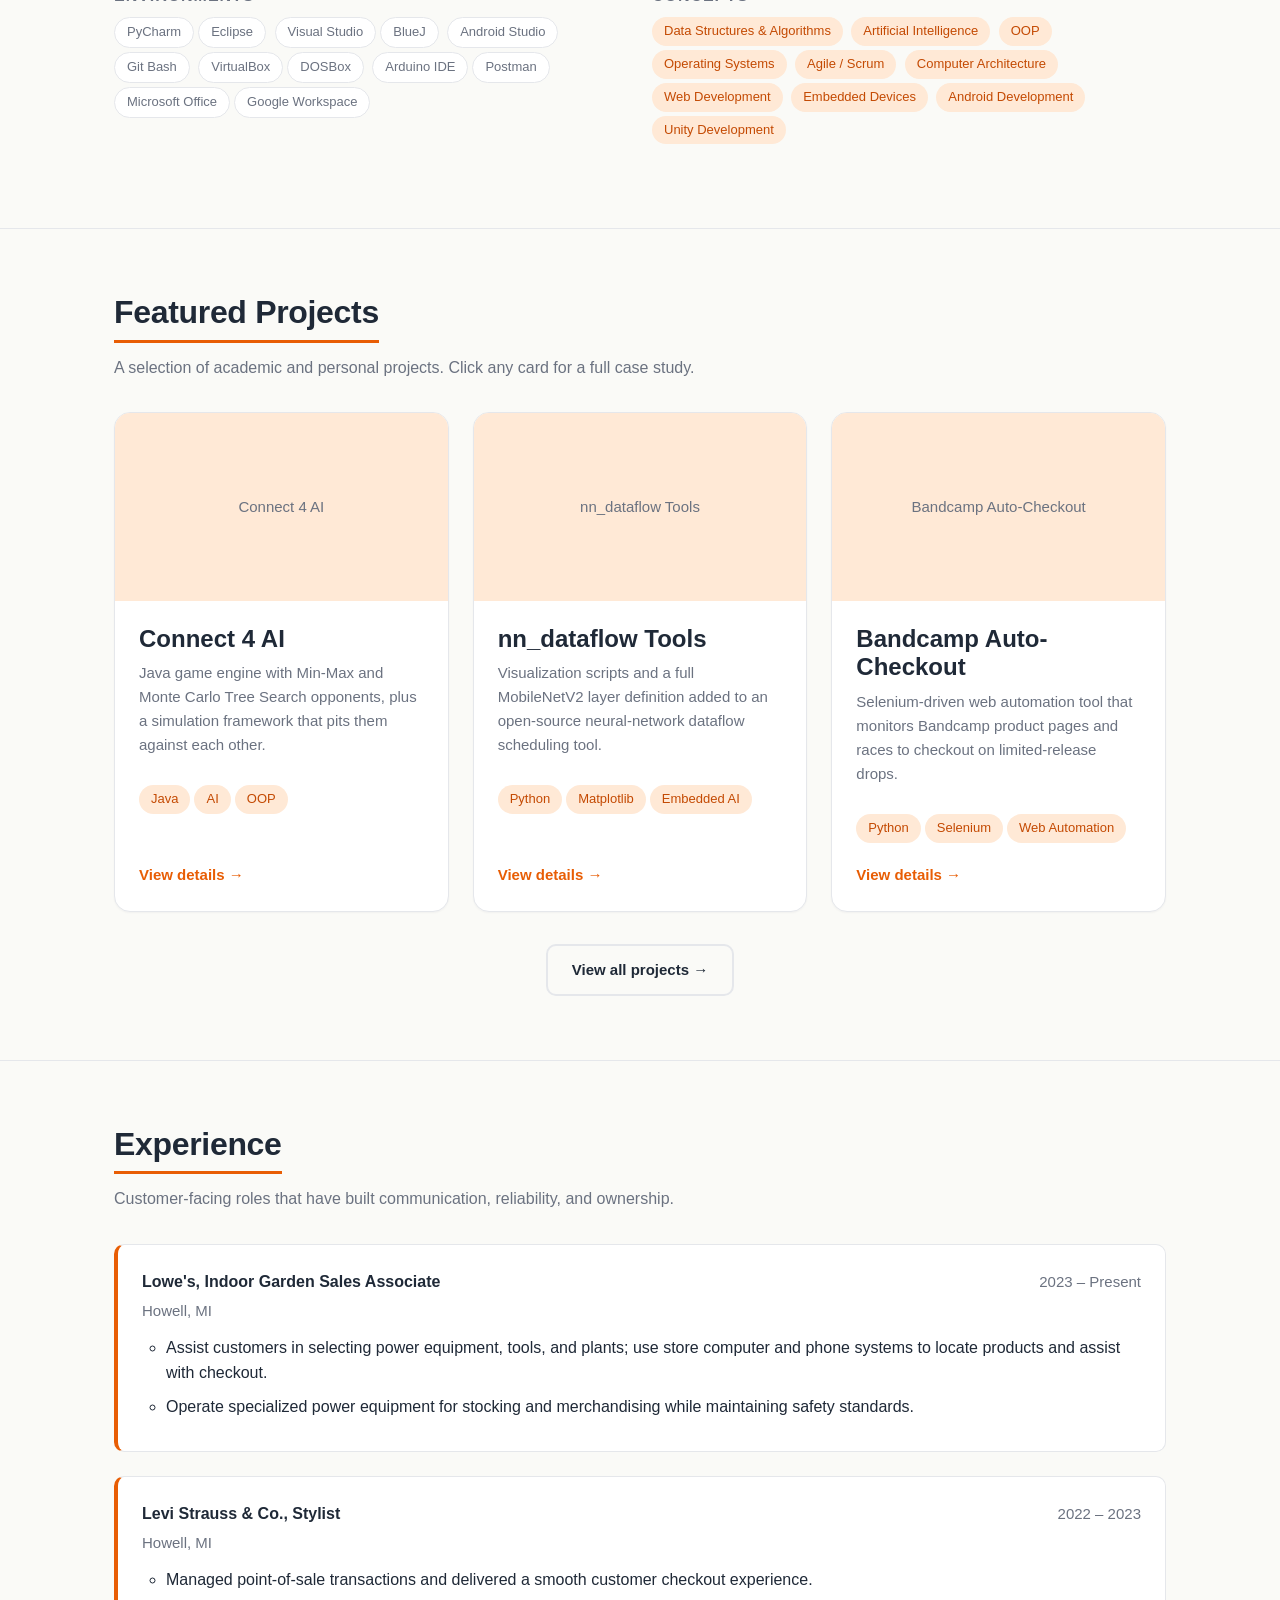
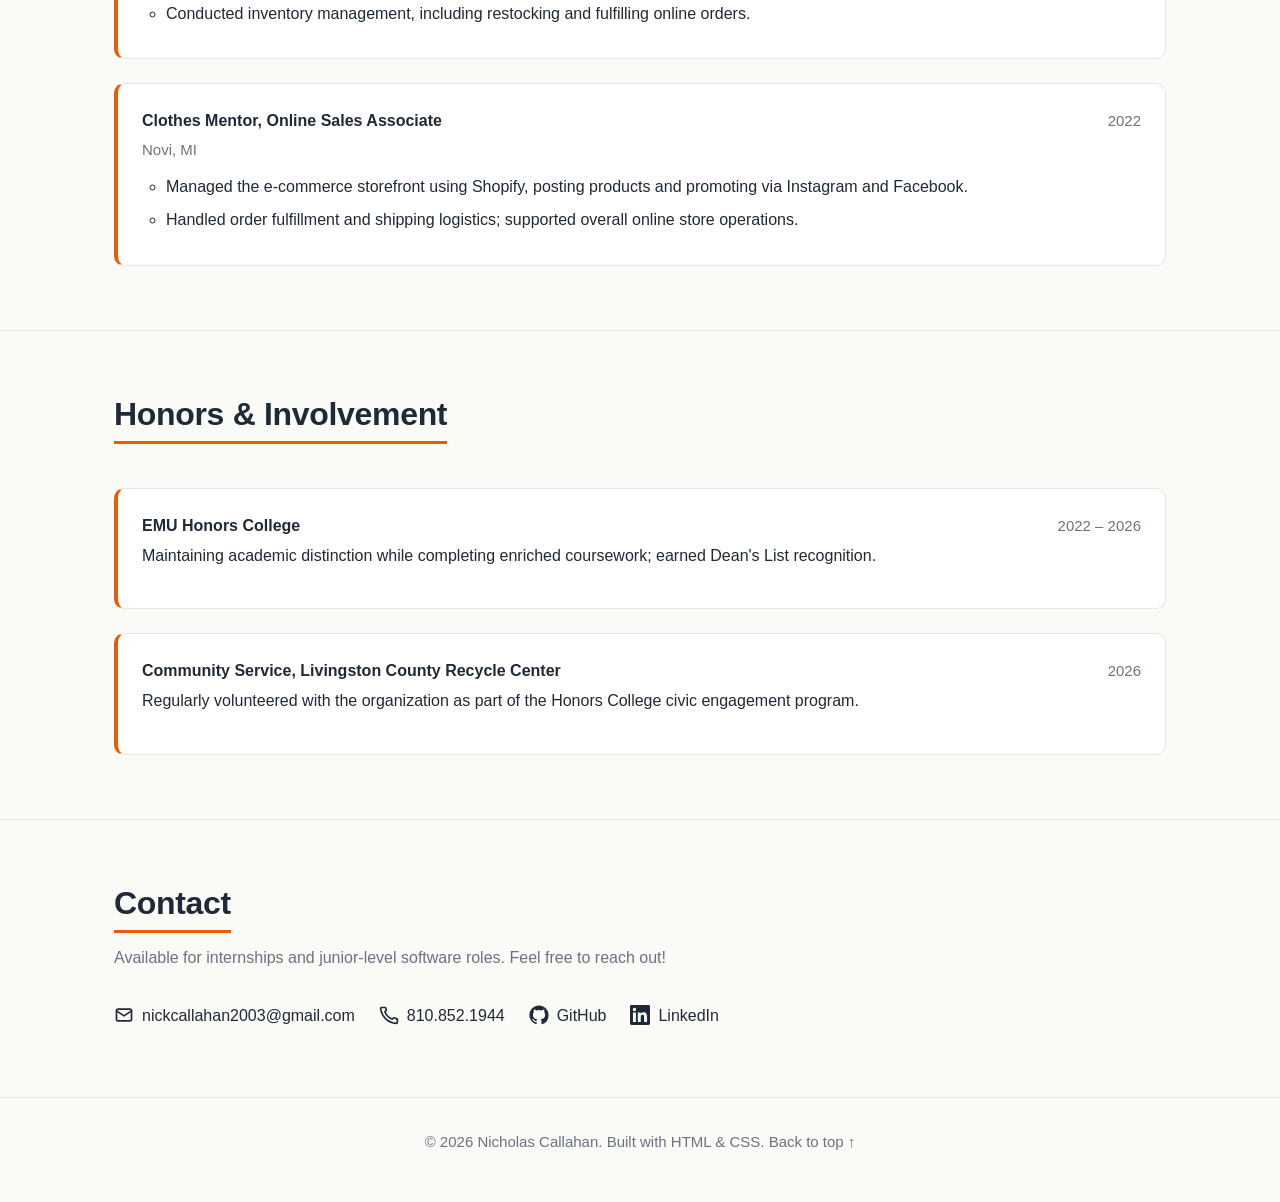
==== commit 4d92b955: "updated Languages section to include some lesser-used (but still good) languages I have experience i" ====
--- a/index.html
+++ b/index.html
@@ -124,9 +124,9 @@
             <h3>Languages</h3>
             <p>
               <span class="tag">Python</span><span class="tag">Java</span>
-              <span class="tag">HTML / CSS</span><span class="tag">C</span>
-              <span class="tag">C#</span><span class="tag">C++</span>
-              <span class="tag tag--neutral">JavaScript / TypeScript (exposure)</span>
+              <span class="tag">HTML / CSS</span><span class="tag">C / C# / C++</span>
+              <span class="tag">Scala</span><span class="tag">Ruby</span>
+              <span class="tag">JavaScript / TypeScript</span><span class="tag">SQL</span>
             </p>
           </div>
 
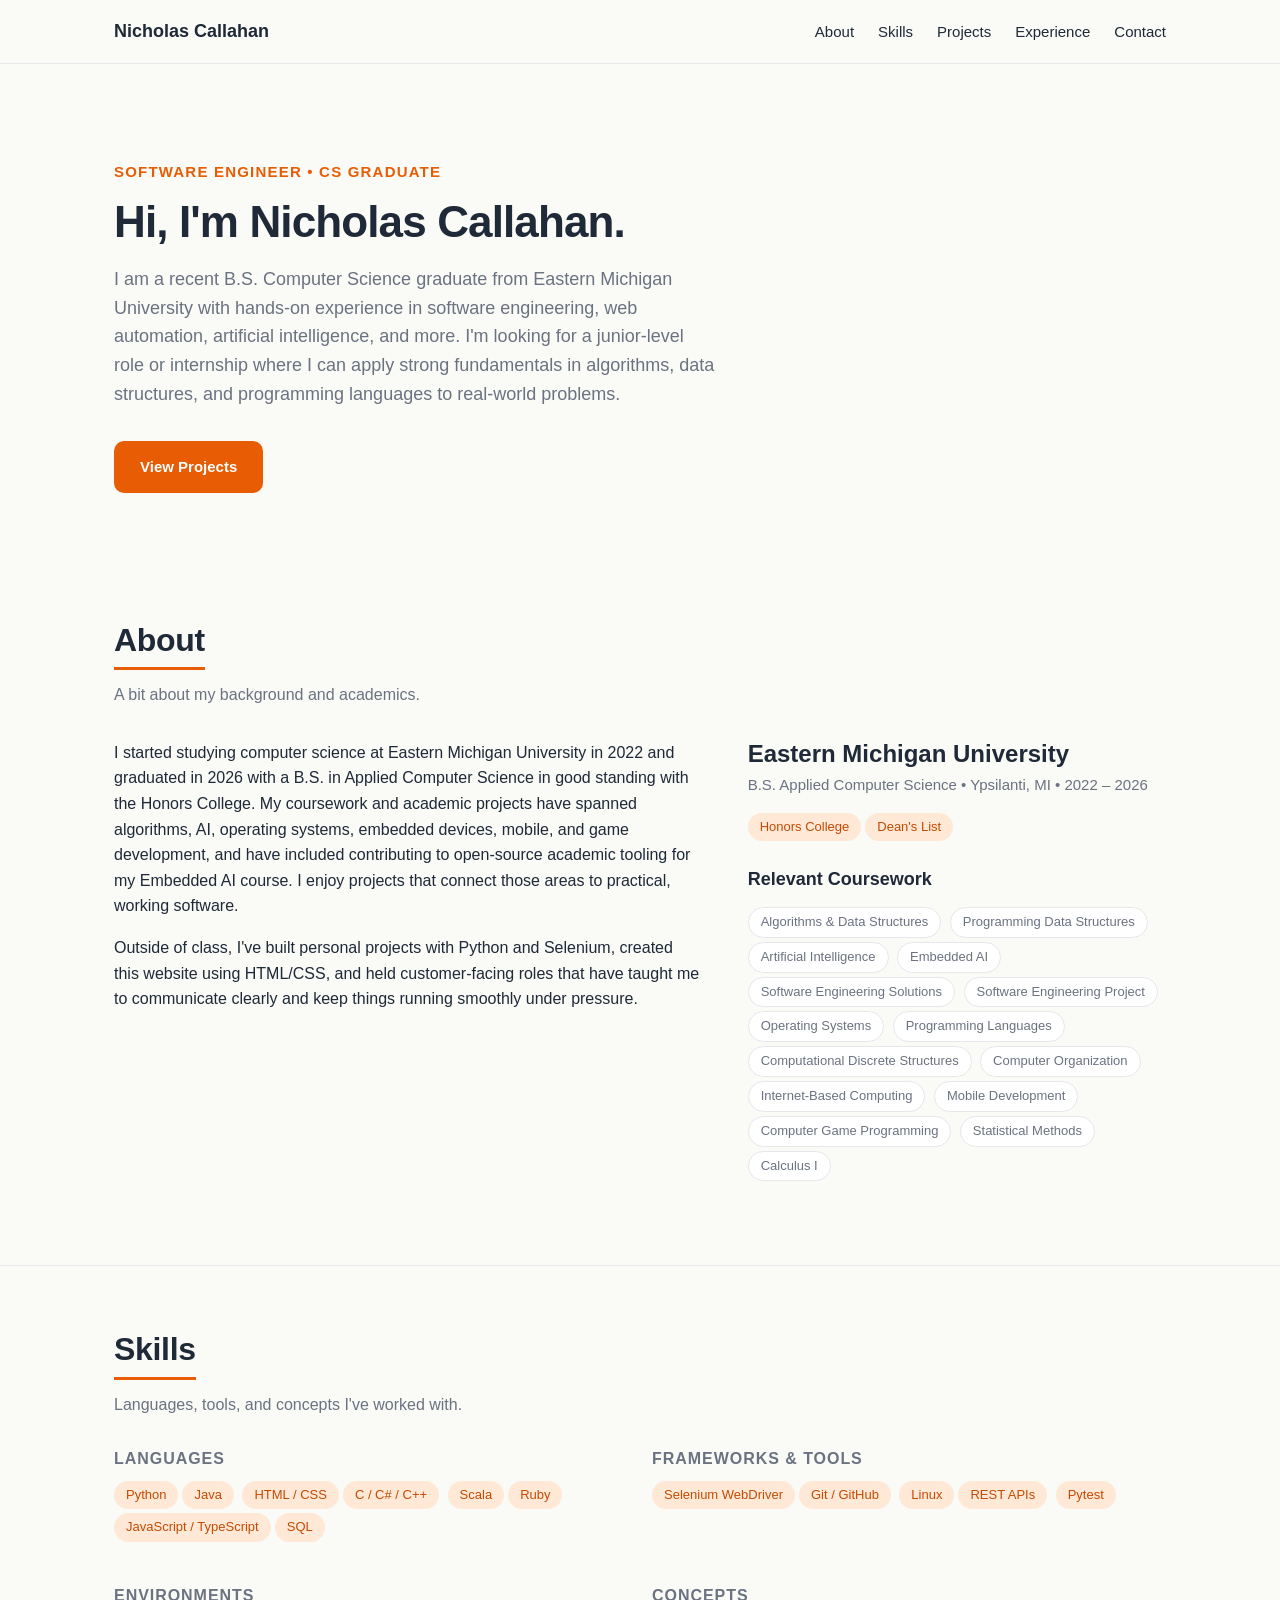
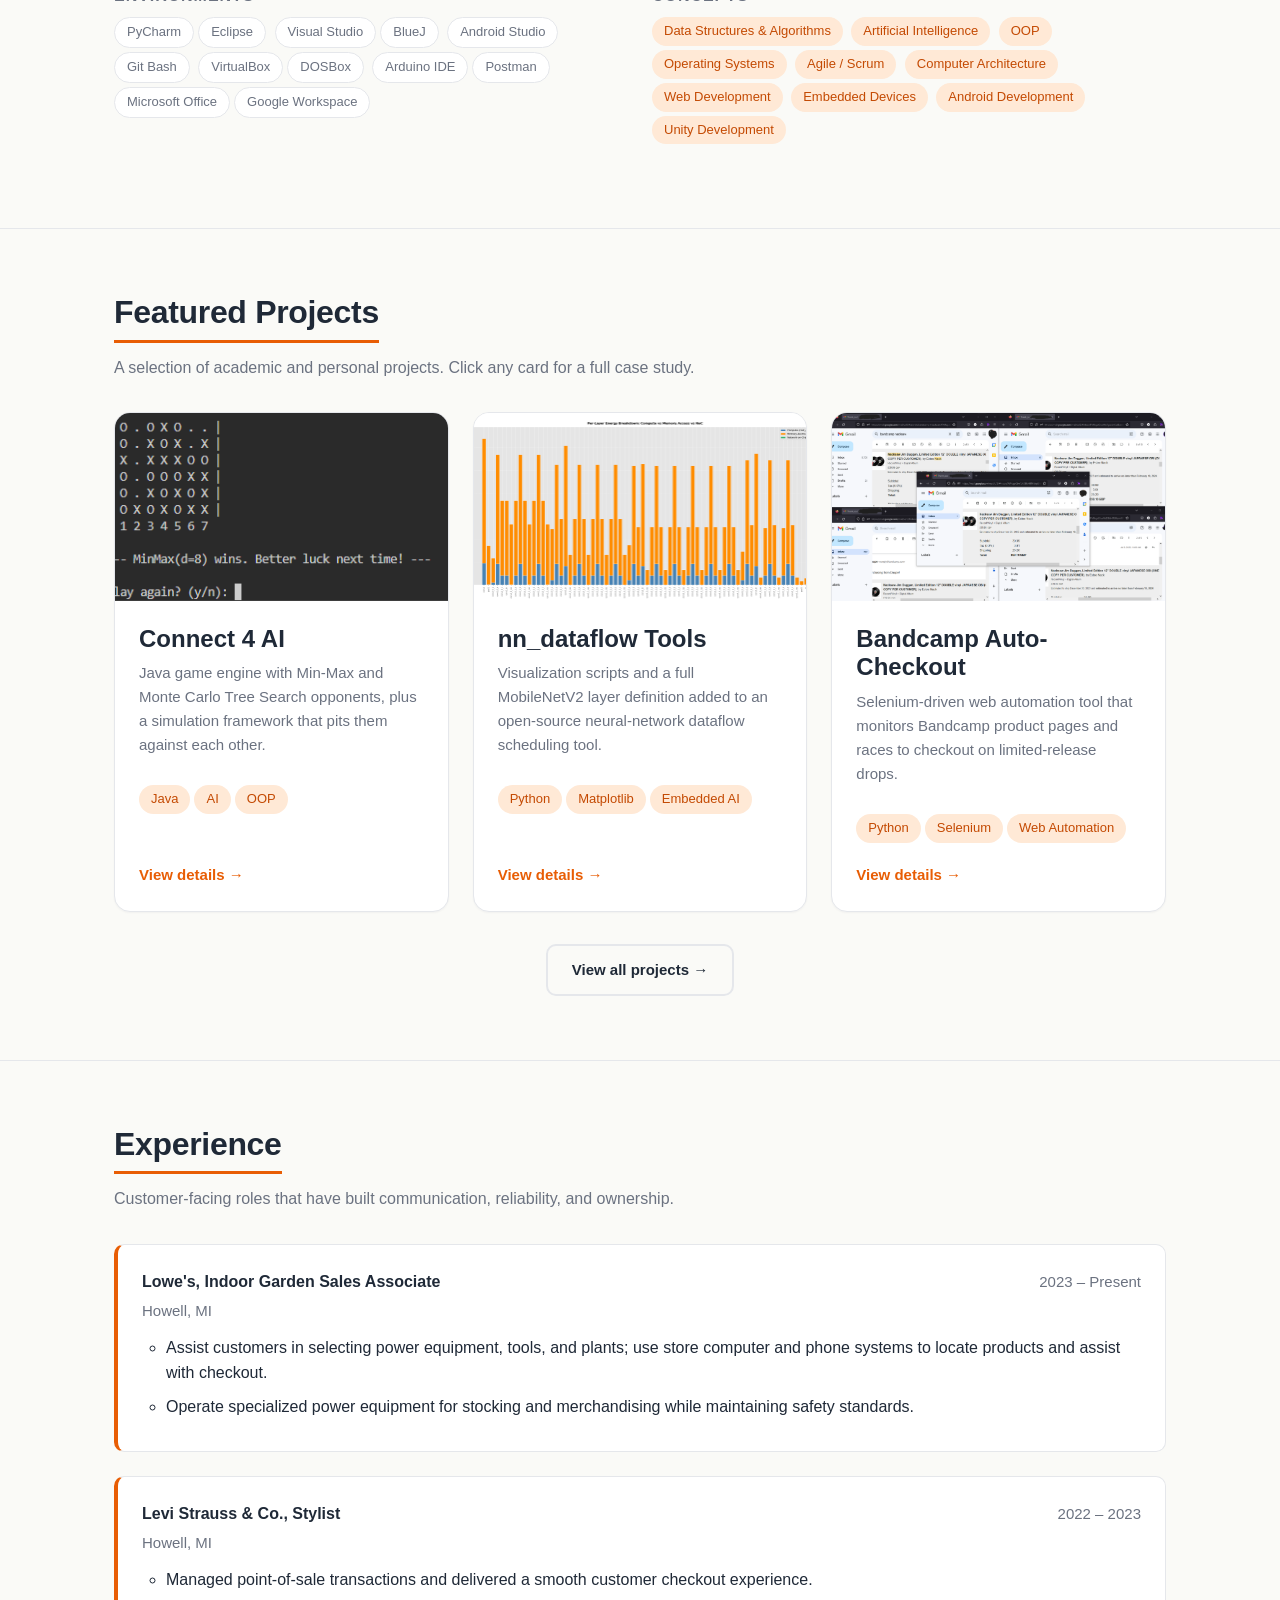
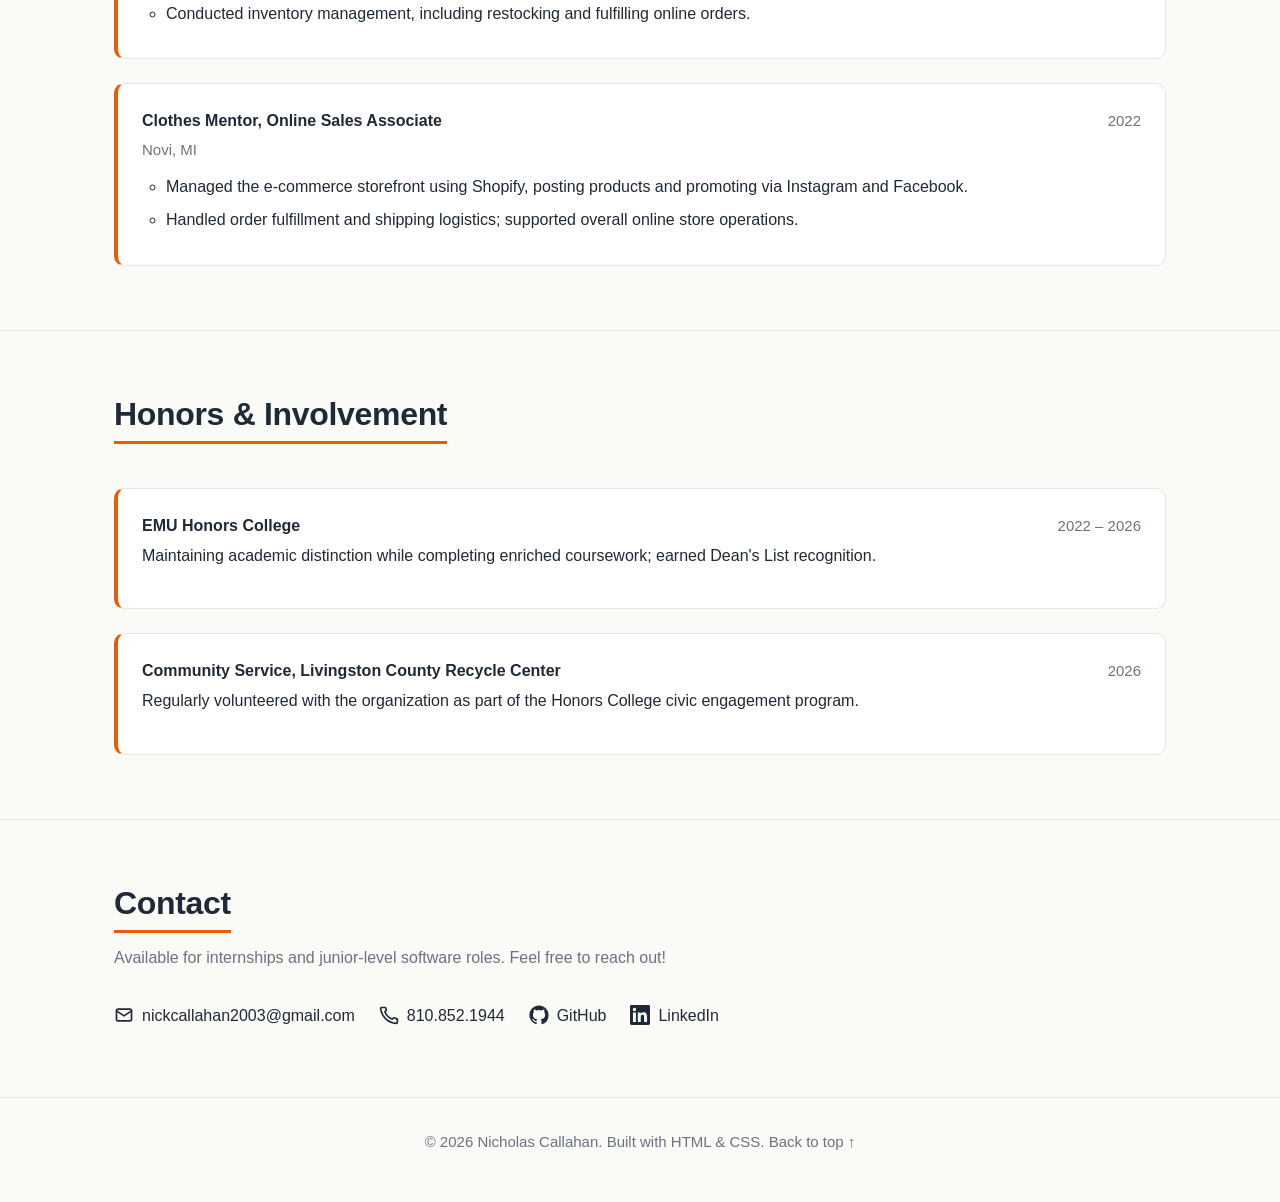
==== commit 7636ea41: "Add multiple project screenshots, revised project pages, and nn-data-flow paper link" ====
--- a/index.html
+++ b/index.html
@@ -4,7 +4,6 @@
   <meta charset="UTF-8">
   <meta name="viewport" content="width=device-width, initial-scale=1.0">
 
-  <!-- Page metadata used by search engines and social previews. -->
   <title>Nicholas Callahan | Software Engineer & CS Graduate</title>
   <meta name="description" content="Portfolio of Nicholas Callahan: recent B.S. Computer Science graduate from Eastern Michigan University with experience in software engineering, web automation, and AI.">
   <meta name="author" content="Nicholas Callahan">
@@ -14,8 +13,6 @@
 </head>
 <body>
 
-  <!-- Sticky top nav. Anchor links jump to sections; offset is handled by
-       html { scroll-padding-top: var(--nav-h) } in style.css. -->
   <header class="nav">
     <div class="container nav__inner">
       <a class="nav__brand" href="#top" aria-label="Nicholas Callahan, home">
@@ -38,7 +35,6 @@
 
   <main id="top">
 
-    <!-- Hero. First impression: name, tagline, intro, primary CTA. -->
     <section class="hero">
       <div class="container">
         <p class="hero__eyebrow">Software Engineer • CS Graduate</p>
@@ -56,7 +52,6 @@
       </div>
     </section>
 
-    <!-- About - Bio plus education block. -->
     <section id="about" class="section">
       <div class="container">
         <div class="section-header">
@@ -111,7 +106,6 @@
       </div>
     </section>
 
-    <!-- Skills. Four groups of tag chips. -->
     <section id="skills" class="section">
       <div class="container">
         <div class="section-header">
@@ -170,7 +164,6 @@
       </div>
     </section>
 
-    <!-- Featured Projects. Three cards link to their detail pages. -->
     <section id="projects" class="section">
       <div class="container">
         <div class="section-header">
@@ -181,7 +174,9 @@
         <div class="projects__grid">
 
           <article class="card">
-            <div class="card__media" aria-hidden="true">Connect 4 AI</div>
+            <div class="card__media">
+              <img src="assets/images/projects/connect4-ai/connect4_play_finish.PNG" alt="Terminal output at the end of a Connect 4 game against the AI">
+            </div>
             <div class="card__body">
               <h3>Connect 4 AI</h3>
               <p>Java game engine with Min-Max and Monte Carlo Tree Search opponents, plus a simulation framework that pits them against each other.</p>
@@ -193,7 +188,9 @@
           </article>
 
           <article class="card">
-            <div class="card__media" aria-hidden="true">nn_dataflow Tools</div>
+            <div class="card__media">
+              <img src="assets/images/projects/nn-dataflow/energy.png" alt="Per-layer energy breakdown chart from the nn_dataflow visualization script">
+            </div>
             <div class="card__body">
               <h3>nn_dataflow Tools</h3>
               <p>Visualization scripts and a full MobileNetV2 layer definition added to an open-source neural-network dataflow scheduling tool.</p>
@@ -205,7 +202,9 @@
           </article>
 
           <article class="card">
-            <div class="card__media" aria-hidden="true">Bandcamp Auto-Checkout</div>
+            <div class="card__media">
+              <img src="assets/images/projects/bandcamp-checkout/bandcamp-success-1.png" alt="Successful Bandcamp checkout confirmation">
+            </div>
             <div class="card__body">
               <h3>Bandcamp Auto-Checkout</h3>
               <p>Selenium-driven web automation tool that monitors Bandcamp product pages and races to checkout on limited-release drops.</p>
@@ -224,7 +223,6 @@
       </div>
     </section>
 
-    <!-- Experience. Work history. -->
     <section id="experience" class="section">
       <div class="container">
         <div class="section-header">
@@ -272,7 +270,6 @@
       </div>
     </section>
 
-    <!-- Honors & Involvement. -->
     <section id="honors" class="section">
       <div class="container">
         <div class="section-header">
@@ -299,7 +296,6 @@
       </div>
     </section>
 
-    <!-- Contact. -->
     <section id="contact" class="section">
       <div class="container">
         <div class="section-header">
@@ -310,7 +306,6 @@
         <ul class="contact__list">
           <li>
             <a class="icon-link" href="mailto:nickcallahan2003@gmail.com">
-              <!-- Inline SVG so the icon takes on currentColor for hover states. -->
               <svg viewBox="0 0 24 24" fill="none" stroke="currentColor" stroke-width="2" stroke-linecap="round" stroke-linejoin="round" aria-hidden="true">
                 <rect x="3" y="5" width="18" height="14" rx="2"/>
                 <path d="M3 7l9 6 9-6"/>
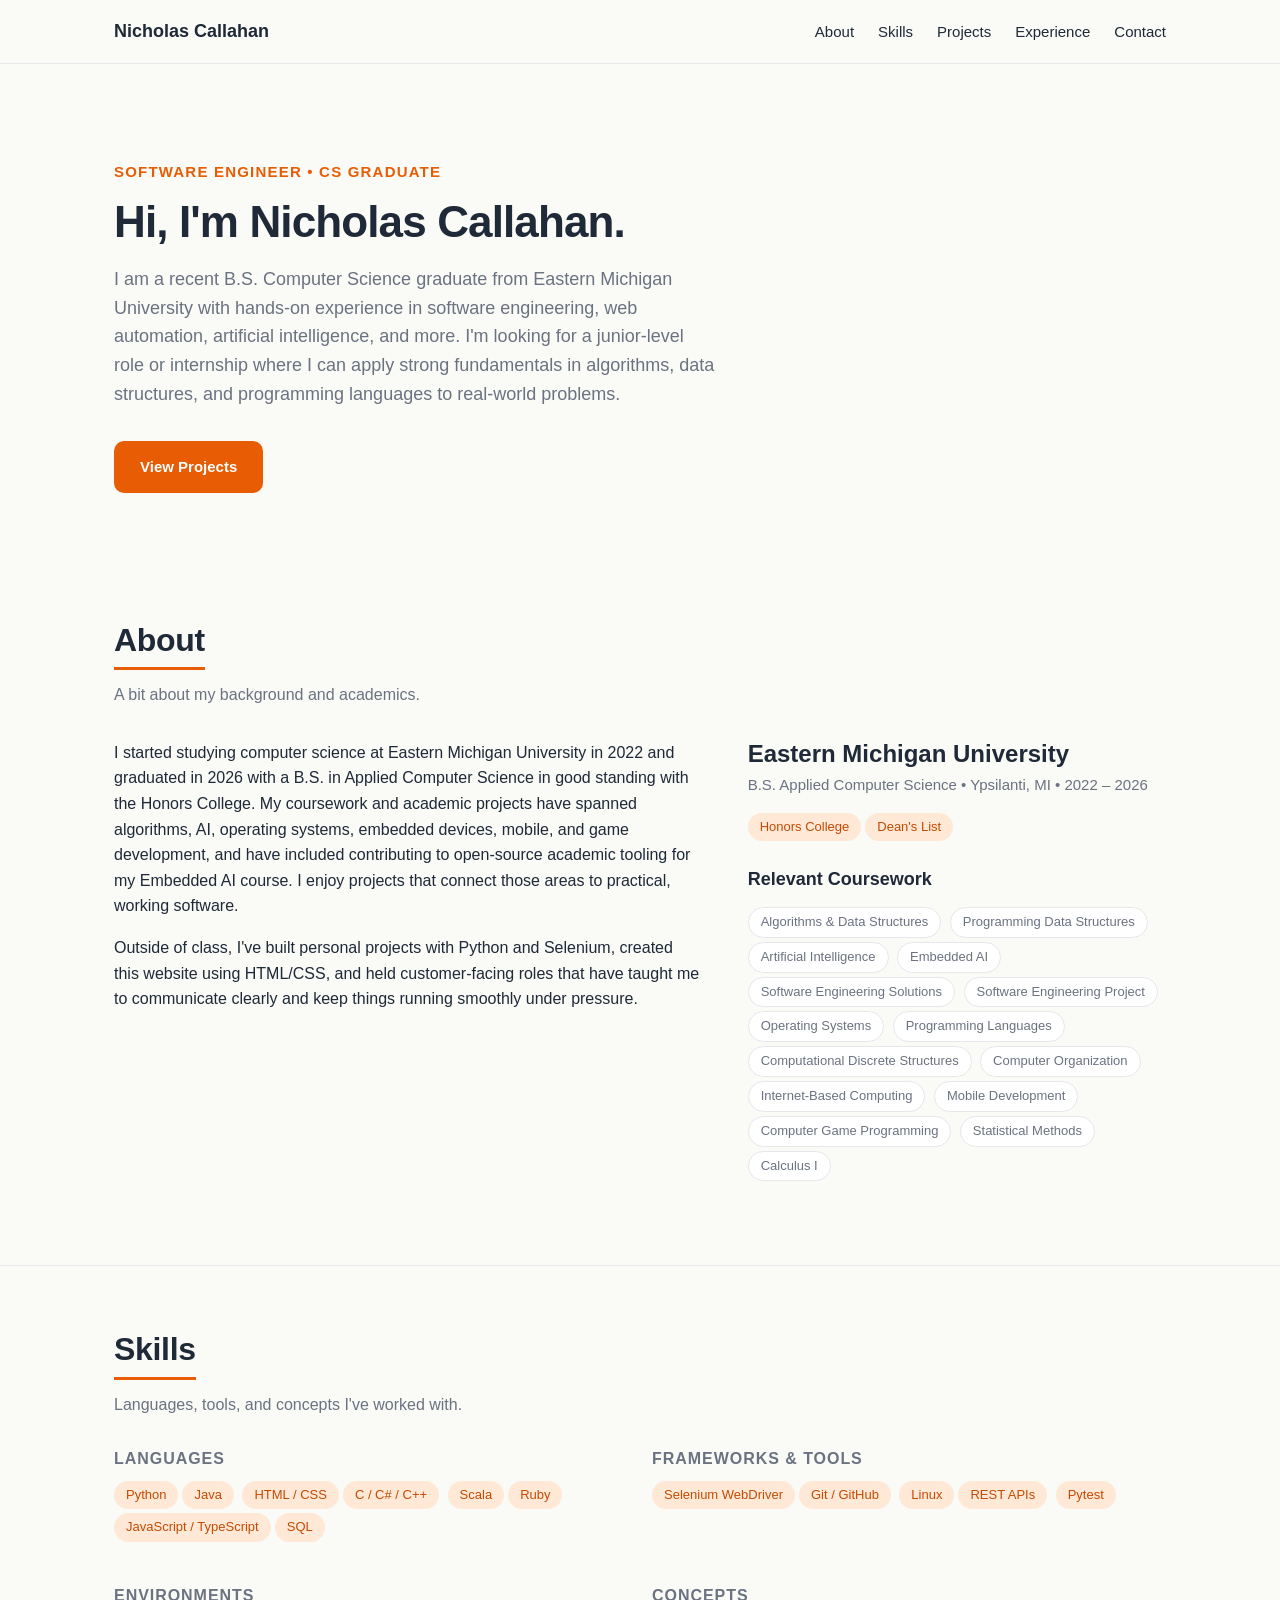
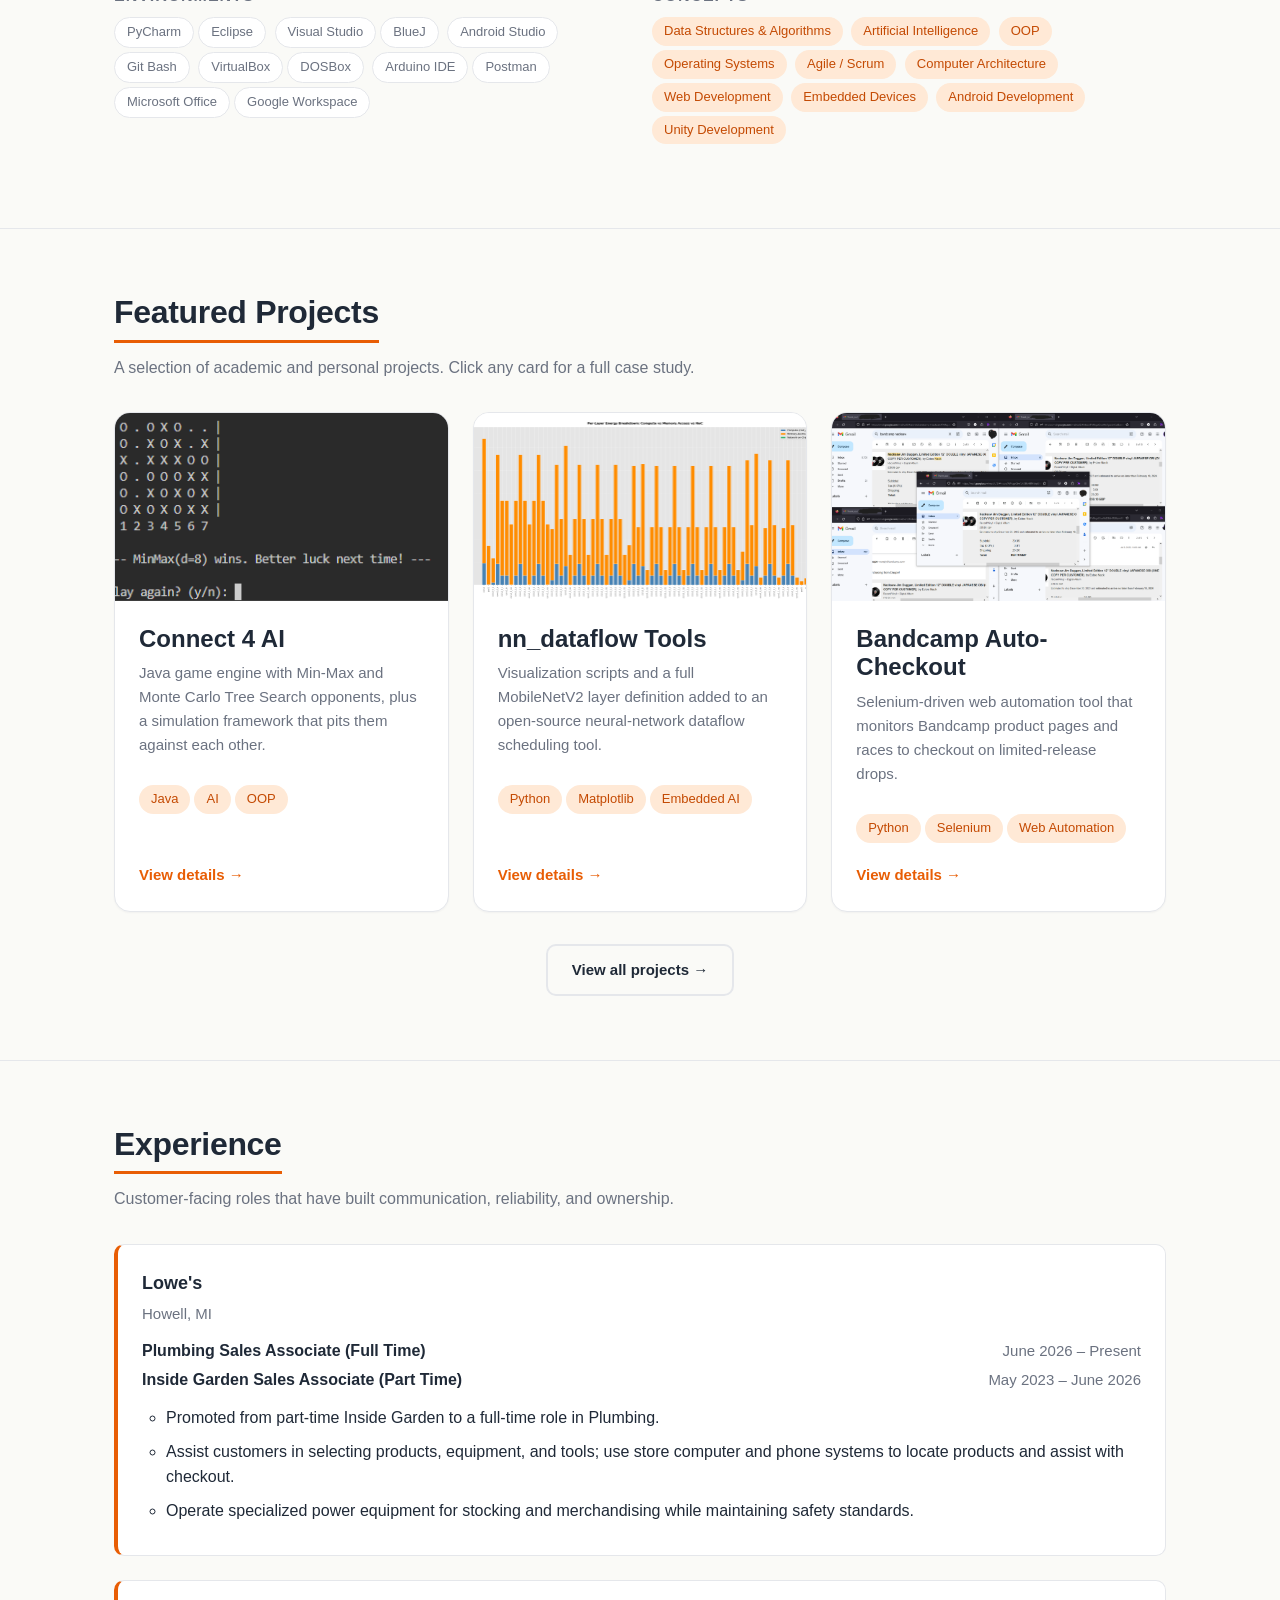
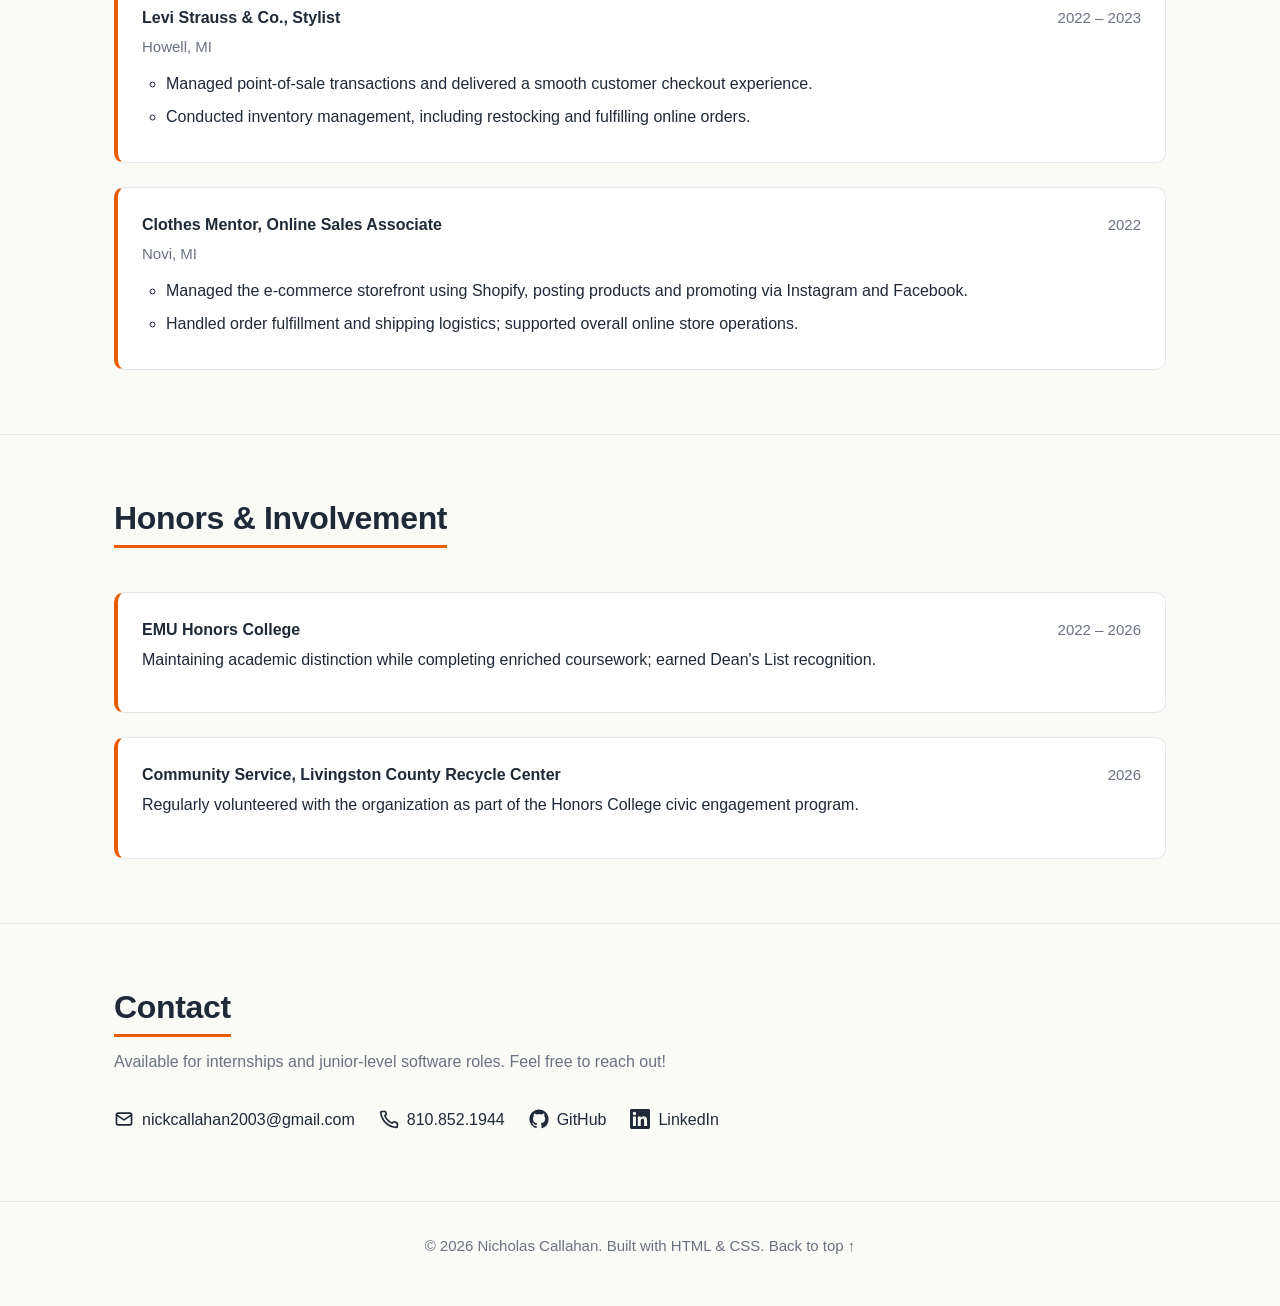
==== commit 4fc7234b: "Updated experience section" ====
--- a/index.html
+++ b/index.html
@@ -232,13 +232,19 @@
 
         <ul class="experience__list">
           <li class="exp-item">
-            <div class="exp-item__head">
-              <span class="exp-item__role">Lowe's, Indoor Garden Sales Associate</span>
-              <span class="exp-item__dates">2023 – Present</span>
-            </div>
+            <span class="exp-item__company">Lowe's</span>
             <p class="exp-item__meta">Howell, MI</p>
-            <ul>
-              <li>Assist customers in selecting power equipment, tools, and plants; use store computer and phone systems to locate products and assist with checkout.</li>
+            <div class="exp-item__head">
+              <span class="exp-item__role">Plumbing Sales Associate (Full Time)</span>
+              <span class="exp-item__dates">June 2026 – Present</span>
+            </div>
+            <div class="exp-item__head">
+              <span class="exp-item__role">Inside Garden Sales Associate (Part Time)</span>
+              <span class="exp-item__dates">May 2023 – June 2026</span>
+            </div>
+            <ul style="margin-top: var(--space-3);">
+              <li>Promoted from part-time Inside Garden to a full-time role in Plumbing.</li>
+              <li>Assist customers in selecting products, equipment, and tools; use store computer and phone systems to locate products and assist with checkout.</li>
               <li>Operate specialized power equipment for stocking and merchandising while maintaining safety standards.</li>
             </ul>
           </li>
--- a/css/style.css
+++ b/css/style.css
@@ -374,6 +374,7 @@
   gap: var(--space-2);
   margin-bottom: var(--space-1);
 }
+.exp-item__company { display: block; font-weight: 700; font-size: var(--fs-lg); margin-bottom: var(--space-1); }
 .exp-item__role { font-weight: 700; }
 .exp-item__dates { color: var(--muted); font-size: var(--fs-sm); }
 .exp-item__meta { color: var(--muted); font-size: var(--fs-sm); margin-bottom: var(--space-3); }
